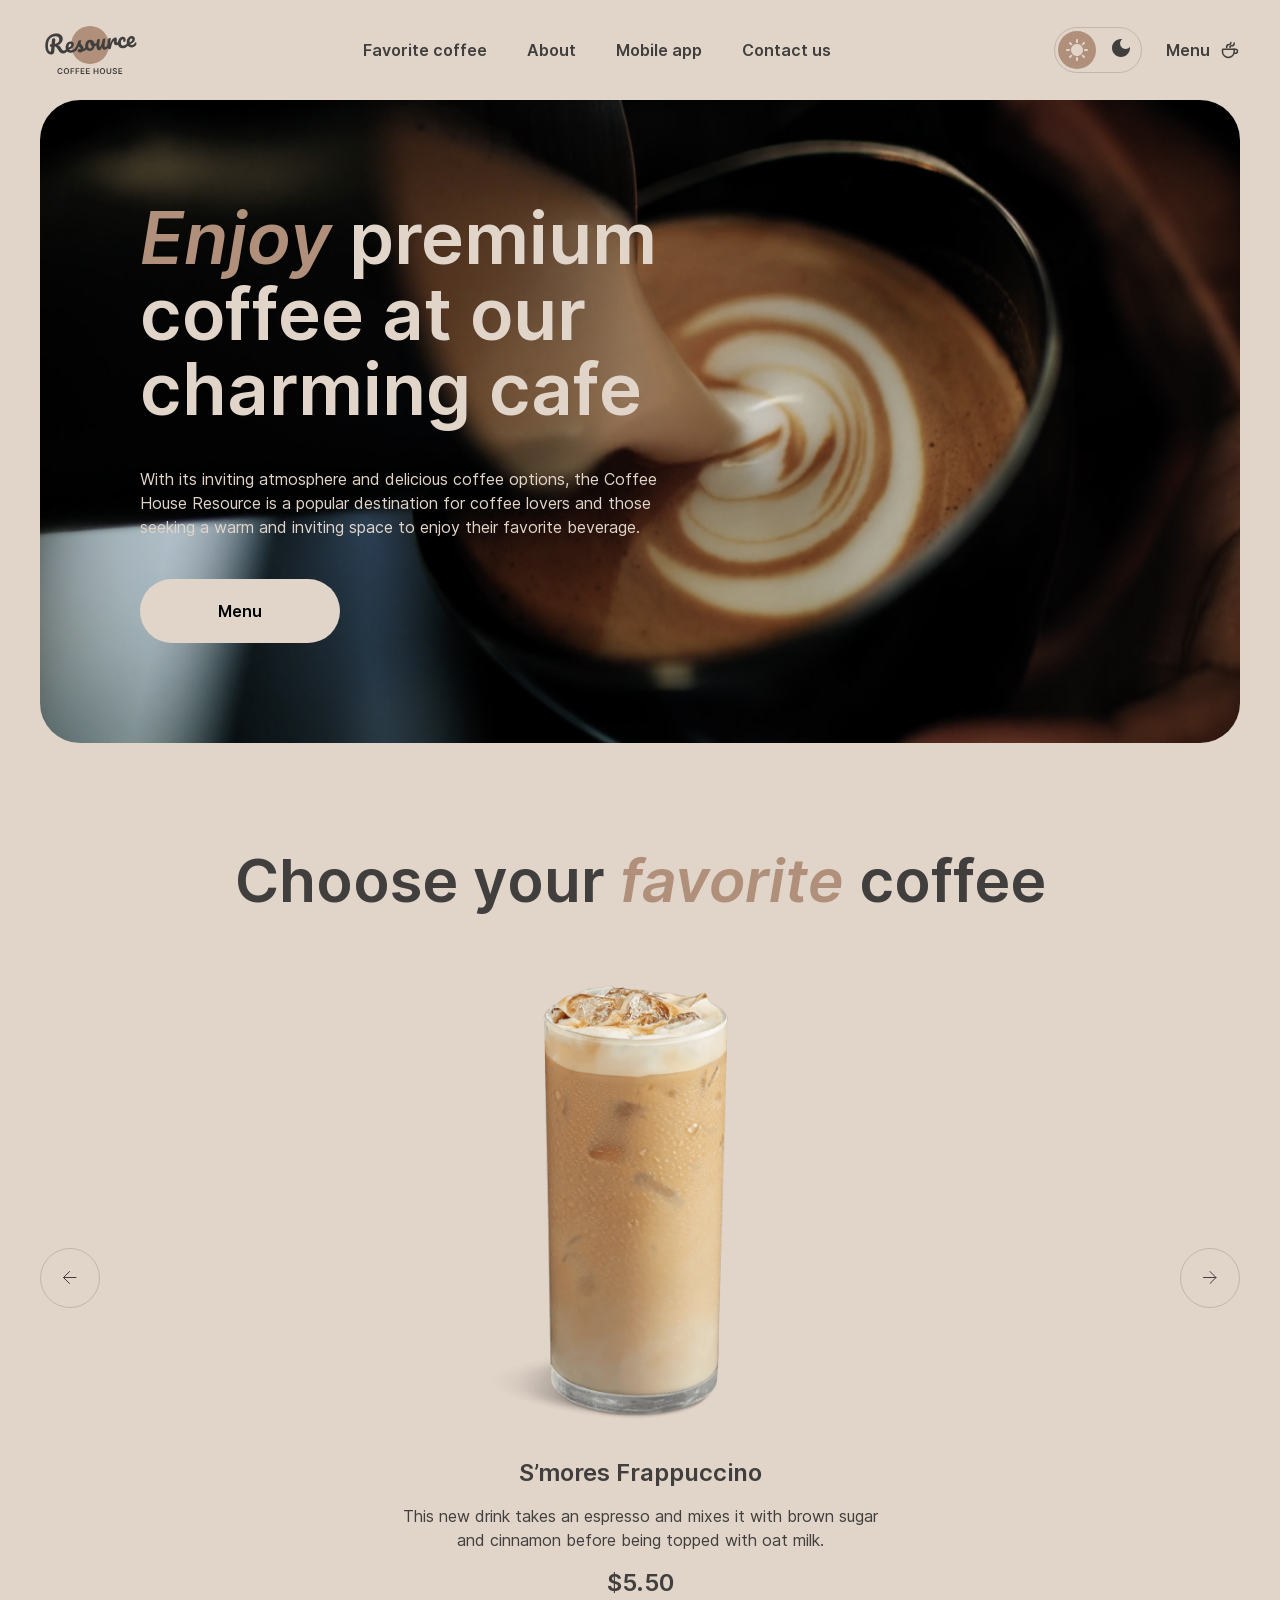
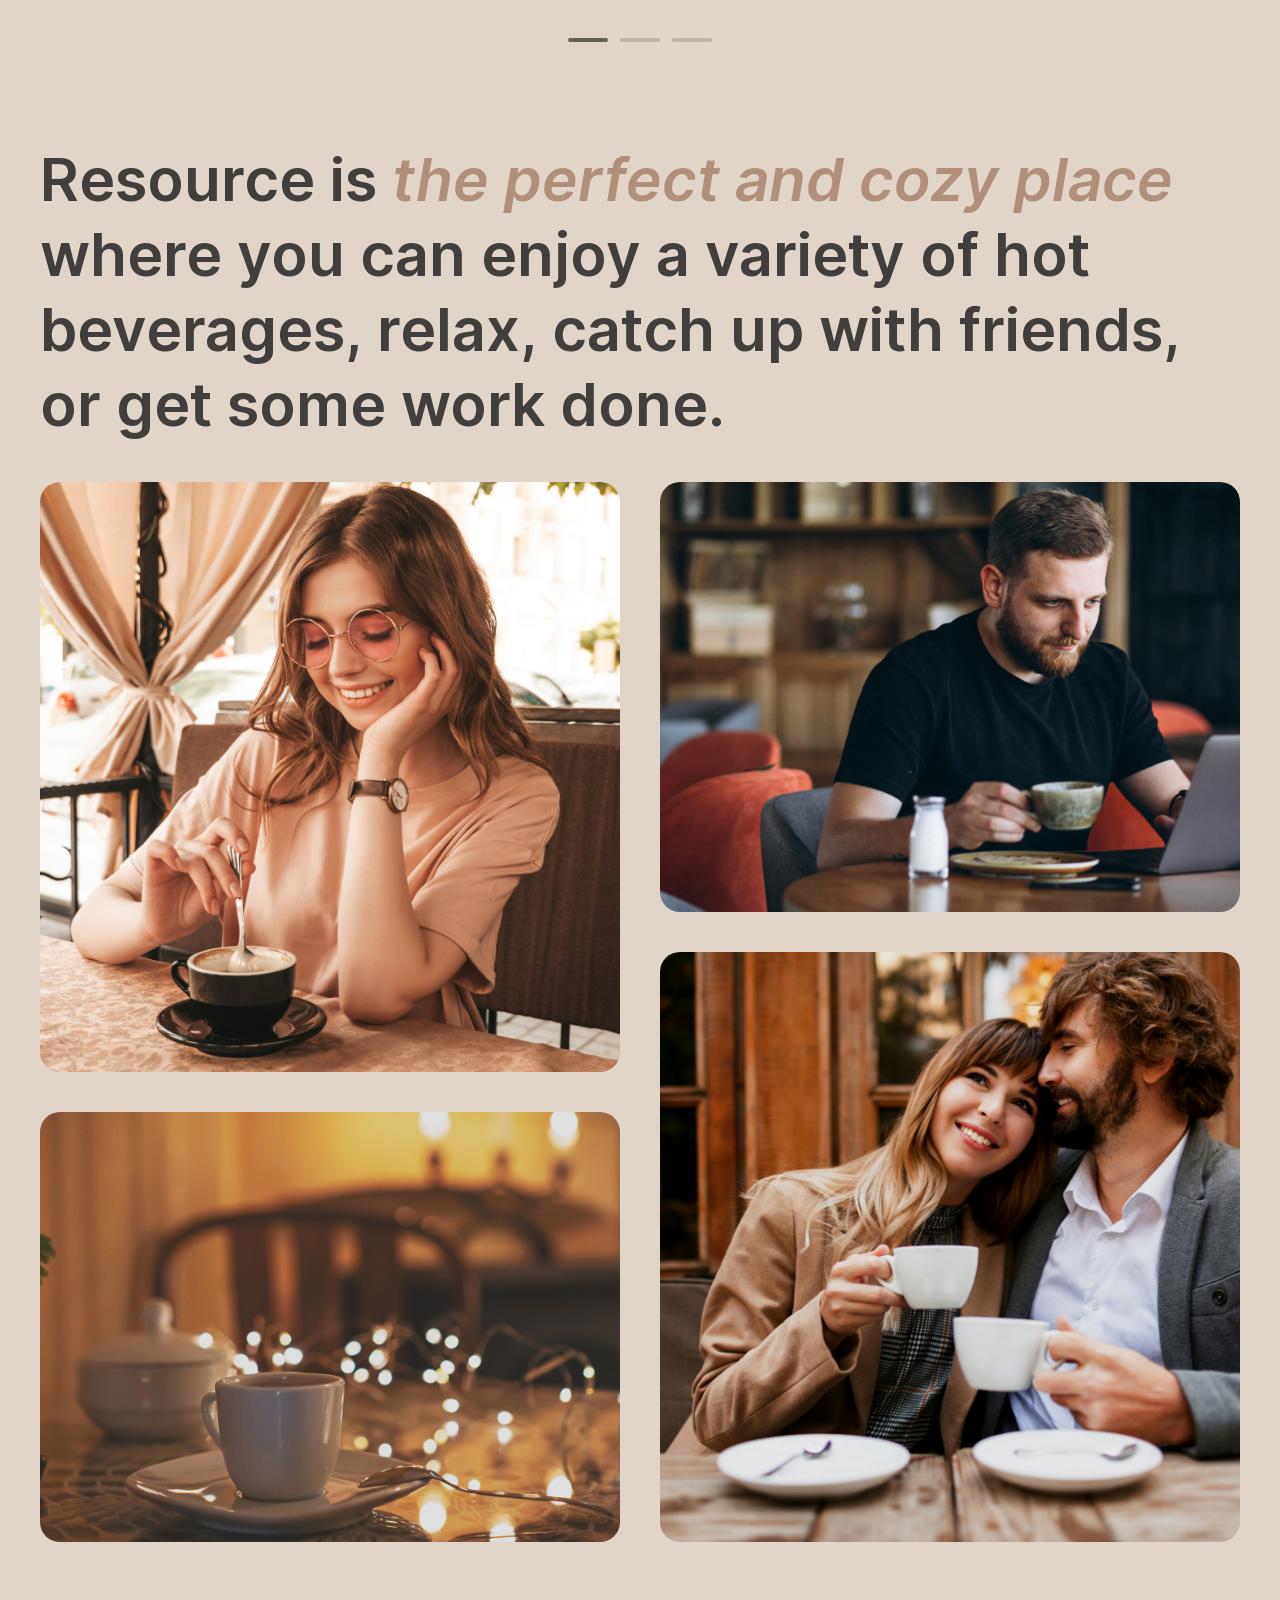
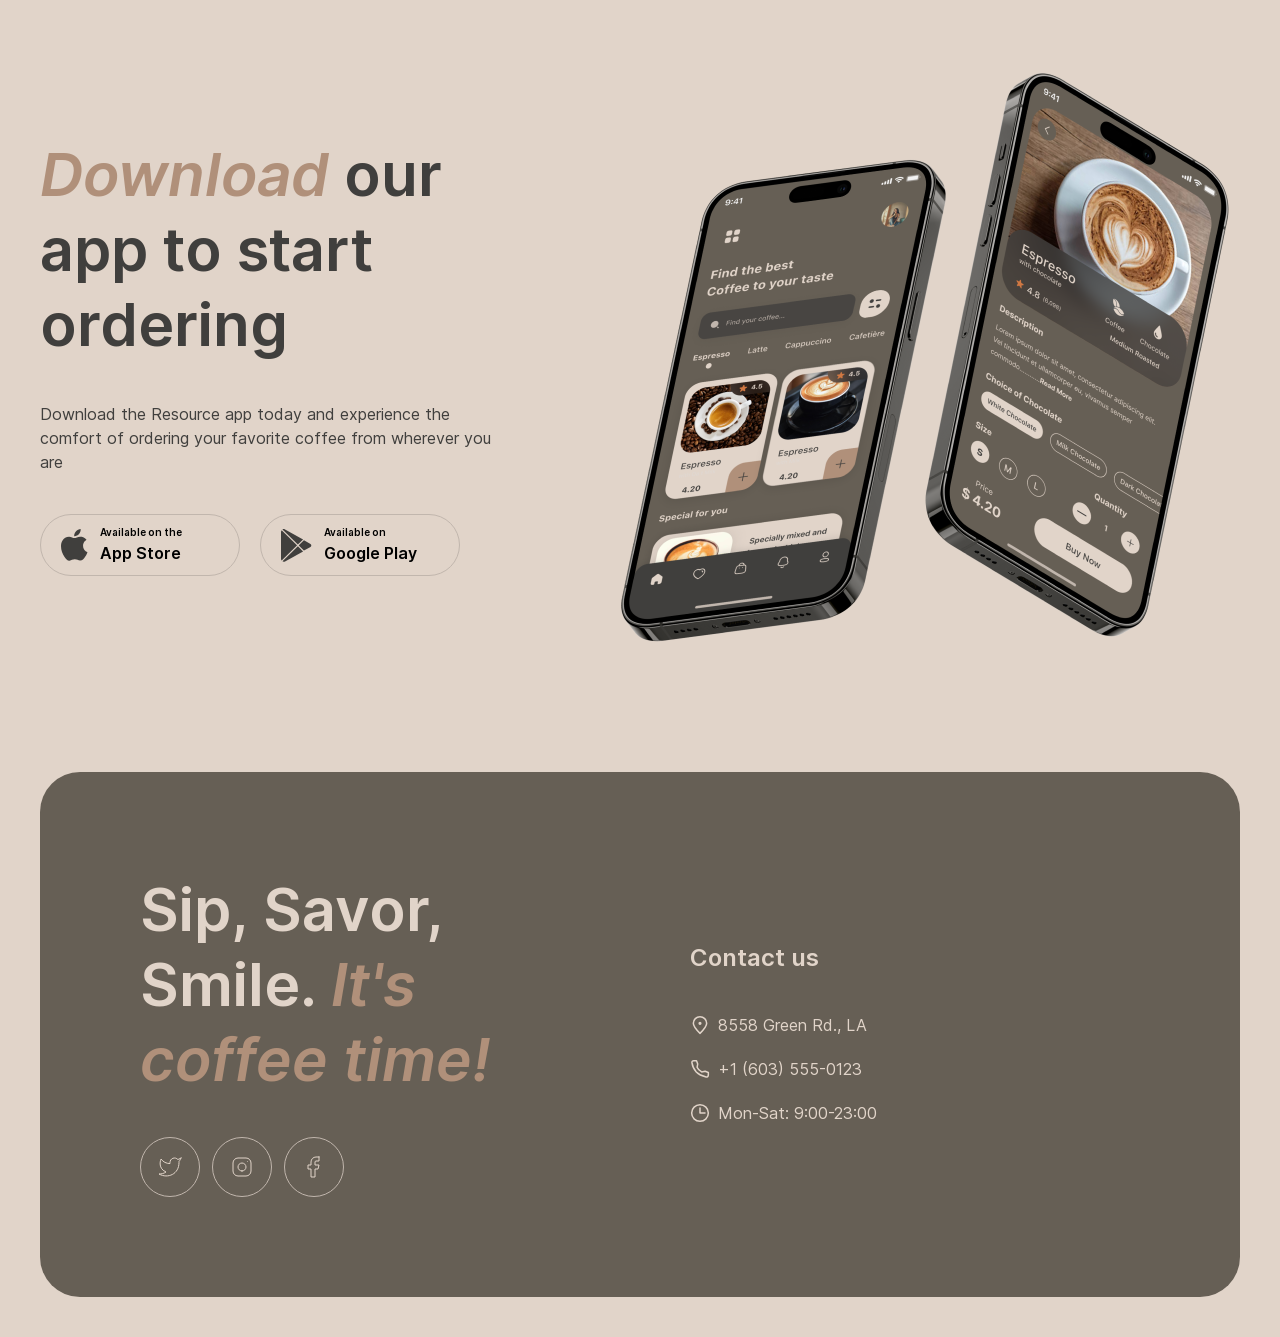
==== index.html @ 25a4ad90 "feat: add footer section" ====
<!doctype html>
<html lang="en">
  <head>
    <meta charset="UTF-8" />
    <meta name="viewport" content="width=device-width, initial-scale=1.0" />
    <title>Coffee Shop</title>

    <link rel="stylesheet" href="css/reset.css" />
    <link rel="stylesheet" href="css/variables.css" />
    <link rel="stylesheet" href="css/style.css" />
  </head>
  <body>
    <div class="wrapper">
      <header class="header">
        <a href="#" class="logo">
          <img src="./assets/images/logo.svg" alt="logo" />
        </a>
        <nav class="menu">
          <ul class="menu__list">
            <li class="menu__list-item">
              <a href="#" class="menu__list-link">Favorite coffee</a>
            </li>
            <li class="menu__list-item">
              <a href="#" class="menu__list-link">About</a>
            </li>
            <li class="menu__list-item">
              <a href="#" class="menu__list-link">Mobile app</a>
            </li>
            <li class="menu__list-item">
              <a href="#" class="menu__list-link">Contact us</a>
            </li>
          </ul>
        </nav>
        <div class="header__actions">
          <div class="theme-switch">
            <input class="theme-switch__input" type="radio" name="theme" id="theme-light" value="light" checked />
            <label class="theme-switch__label" for="theme-light">
              <svg class="theme-switch__icon theme-switch__icon--sun">
                <use href="./assets/icons/sprites.svg#sun-icon"></use>
              </svg>
            </label>

            <input class="theme-switch__input" type="radio" name="theme" id="theme-dark" value="dark" />
            <label class="theme-switch__label" for="theme-dark">
              <svg class="theme-switch__icon theme-switch__icon--moon">
                <use href="./assets/icons/sprites.svg#moon-icon"></use>
              </svg>
            </label>
          </div>
          <a href="#" class="header__menu-link">
            <span>Menu</span>
            <svg class="header__menu-icon">
              <use href="./assets/icons/sprites.svg#cup-icon"></use>
            </svg>
          </a>
        </div>
      </header>
      <main class="main">
        <section class="hero">
          <div class="hero__content">
            <h1 class="hero__title title"><span class="accent">Enjoy</span> premium coffee at our charming cafe</h1>
            <p class="hero__text">
              With its inviting atmosphere and delicious coffee options, the Coffee House Resource is a popular
              destination for coffee lovers and those seeking a warm and inviting space to enjoy their favorite
              beverage.
            </p>
            <button class="button hero__button">Menu</button>
          </div>
        </section>
        <section class="slider" id="favorite">
          <h2 class="slider__title title section-title">Choose your <span class="accent">favorite</span> coffee</h2>
          <div class="slider__container">
            <button class="button slider__arrow slider__arrow--prev" type="button" aria-label="Previous slide">
              <svg class="slider__arrow-icon">
                <use href="./assets/icons/sprites.svg#prev-button-icon"></use>
              </svg>
            </button>
            <div class="slider__content">
              <img src="./assets/images/coffee-slider-1.png" alt="slider image" class="slider__image" />
              <div class="slider__about">
                <h3 class="slider__about-title title">S’mores Frappuccino</h3>
                <p class="slider__about-description">
                  This new drink takes an espresso and mixes it with brown sugar and cinnamon before being topped with
                  oat milk.
                </p>
                <h3 class="slider__about-title slider__about-price title">$5.50</h3>
              </div>
            </div>
            <button class="button slider__arrow slider__arrow--next" type="button" aria-label="Next slide">
              <svg class="slider__arrow-icon">
                <use href="./assets/icons/sprites.svg#next-button-icon"></use>
              </svg>
            </button>
          </div>
          <div class="slider__pagination">
            <button
              class="button slider__indicator slider__indicator--active"
              type="button"
              aria-label="Slide 1"
            ></button>
            <button class="button slider__indicator" type="button" aria-label="Slide 2"></button>
            <button class="button slider__indicator" type="button" aria-label="Slide 3"></button>
          </div>
        </section>
        <section class="about" id="about">
          <h2 class="about__title title section-title">
            Resource is <span class="accent">the perfect and cozy place</span> where you can enjoy a variety of hot
            beverages, relax, catch up with friends, or get some work done.
          </h2>
          <div class="about__images">
            <img
              src="./assets/images/about-1.jpg"
              alt="A girl with a cup of coffee"
              class="about__image about__image--1"
            />
            <img
              src="./assets/images/about-2.jpg"
              alt="A cup of coffee with the lights"
              class="about__image about__image--2"
            />
            <img
              src="./assets/images/about-3.jpg"
              alt="A man with the cup of coffee working"
              class="about__image about__image--3"
            />
            <img
              src="./assets/images/about-4.jpg"
              alt="A couple with the coffee"
              class="about__image about__image--4"
            />
          </div>
        </section>
        <section class="mobile-app" id="mobile-app">
          <div class="mobile-app__content">
            <h2 class="mobile-app__title title section-title">
              <span class="accent">Download</span> our app to&nbsp;start ordering
            </h2>
            <p class="mobile-app__text">
              Download the Resource app today and experience the comfort of ordering your favorite coffee from wherever
              you are
            </p>
            <div class="mobile-app__downloads">
              <button class="button mobile-app__download mobile-app__download--apple" type="button">
                <svg class="mobile-app__icon mobile-app__icon--apple">
                  <use href="./assets/icons/sprites.svg#apple-icon"></use>
                </svg>
                <span class="mobile-app__label">
                  <span class="mobile-app__caption">Available on the</span>
                  <span>App Store</span>
                </span>
              </button>
              <button class="button mobile-app__download mobile-app__download--google" type="button">
                <svg class="mobile-app__icon mobile-app__icon--google">
                  <use href="./assets/icons/sprites.svg#google-play-icon"></use>
                </svg>
                <span class="mobile-app__label">
                  <span class="mobile-app__caption">Available on</span>
                  <span>Google Play</span>
                </span>
              </button>
            </div>
          </div>
          <img src="./assets/images/mobile-screens.png" alt="Example of our mobile app" class="mobile-app__image" />
        </section>
      </main>
      <footer class="footer" id="contact-us">
        <div class="footer__container">
          <div class="footer__slogan">
            <h2 class="footer__slogan-title title section-title">
              Sip, Savor, Smile. <span class="accent">It's coffee time!</span>
            </h2>
            <div class="footer__socials">
              <button class="button footer__social" type="button" aria-label="Twitter">
                <svg class="footer__social-icon">
                  <use href="./assets/icons/sprites.svg#twitter-icon"></use>
                </svg>
              </button>
              <button class="button footer__social" type="button" aria-label="Instagram">
                <svg class="footer__social-icon">
                  <use href="./assets/icons/sprites.svg#instagram-icon"></use>
                </svg>
              </button>
              <button class="button footer__social" type="button" aria-label="Facebook">
                <svg class="footer__social-icon">
                  <use href="./assets/icons/sprites.svg#facebook-icon"></use>
                </svg>
              </button>
            </div>
          </div>
          <div class="footer__contacts">
            <h3 class="footer__contacts-title title">Contact us</h3>
            <ul class="footer__list">
              <li class="footer__item">
                <svg class="footer__icon footer__icon--map">
                  <use href="./assets/icons/sprites.svg#map-icon"></use>
                </svg>
                <span>8558 Green Rd., LA</span>
              </li>
              <li class="footer__item">
                <svg class="footer__icon footer__icon--phone">
                  <use href="./assets/icons/sprites.svg#phone-icon"></use>
                </svg>
                <span>+1 (603) 555-0123</span>
              </li>
              <li class="footer__item">
                <svg class="footer__icon footer__icon--clock">
                  <use href="./assets/icons/sprites.svg#clock-icon"></use>
                </svg>
                <span>Mon-Sat: 9:00-23:00</span>
              </li>
            </ul>
          </div>
        </div>
      </footer>
    </div>
  </body>
</html>
---- css/variables.css ----
:root {
  color-scheme: light dark;
  --text-primary: light-dark(#403f3d, #e1d4c9);
  --text-inverse: light-dark(#e1d4c9, #e1d4c9);
  --text-accent: light-dark(#b0907a, #b0907a);
  --bg-page: light-dark(#e1d4c9, #292826);
  --bg-container: light-dark(#665f55, #403f3d);
  --bg-overlay: light-dark(#403f3dcc, #292826cc);
  --border-primary: light-dark(#c1b6ad, #665f55);
  --border-inverse: light-dark(#665f55, #c1b6ad);
}

[data-theme="light"] {
  color-scheme: light;
}

[data-theme="dark"] {
  color-scheme: dark;
}
---- css/style.css ----
@font-face {
  font-family: "Inter";
  src: url("../assets/fonts/Inter-Regular.woff2") format("woff2");
  font-weight: 400;
  font-style: normal;
  font-display: swap;
}

/* 2. Italic */
@font-face {
  font-family: "Inter";
  src: url("../assets/fonts/Inter-Italic.woff2") format("woff2");
  font-weight: 400;
  font-style: italic;
  font-display: swap;
}

/* 3. SemiBold */
@font-face {
  font-family: "Inter";
  src: url("../assets/fonts/Inter-SemiBold.woff2") format("woff2");
  font-weight: 600;
  /* 600 — это стандартное цифровое значение для SemiBold */
  font-style: normal;
  font-display: swap;
}

/* 4. SemiBold Italic */
@font-face {
  font-family: "Inter";
  src: url("../assets/fonts/Inter-SemiBoldItalic.woff2") format("woff2");
  font-weight: 600;
  font-style: italic;
  font-display: swap;
}

a {
  text-decoration: none;
  color: inherit;
}

ul,
ol {
  margin: 0;
  padding: 0;
  list-style: none;
}

body {
  font-family: "Inter", sans-serif;
  font-optical-sizing: auto;
  font-style: normal;
  font-weight: 400;
  line-height: 150%;
  color: var(--text-primary);
  background-color: #fff;
}

.wrapper {
  display: flex;
  flex-direction: column;
  max-inline-size: 1440px;
  min-block-size: 100dvh;
  margin: 0 auto;
  background-color: var(--bg-page);
}

.button {
  border: 0;
  border-radius: 100px;
  background-color: var(--bg-page);
  font: inherit;
  font-weight: 600;
  cursor: pointer;
  display: flex;
  align-items: center;
  justify-content: center;
}

.header {
  display: flex;
  align-items: center;
  gap: 24px;
  padding: 20px 40px;
  font-weight: 600;
}

.logo {
  flex-shrink: 0;
}

.logo img {
  width: 100px;
  height: 60px;
}

.menu {
  margin: 0 auto;
}

.menu__list {
  display: flex;
  gap: 40px;
}

.menu__list-link {
  transition: color 0.2s ease;
}

.header__actions {
  display: flex;
  align-items: center;
  gap: 24px;
}

.theme-switch {
  display: flex;
  gap: 8px;
  padding: 3px;
  border: 1px solid var(--border-primary);
  border-radius: 100px;
}

.theme-switch__input {
  position: absolute;
  width: 1px;
  height: 1px;
  margin: -1px;
  overflow: hidden;
  clip: rect(0 0 0 0);
  white-space: nowrap;
}

.theme-switch__label {
  display: flex;
  padding: 8px;
  border-radius: 100px;
  cursor: pointer;
}

.theme-switch__input:checked + .theme-switch__label {
  background-color: var(--text-accent);
}

.theme-switch__icon--sun {
  width: 22px;
  height: 22px;
  fill: var(--text-inverse);
}

.theme-switch__icon--moon {
  width: 18px;
  height: 18px;
  fill: var(--text-primary);
}

.header__menu-link {
  display: flex;
  align-items: center;
  gap: 10px;
  color: inherit;
}

.header__menu-icon {
  width: 20px;
  height: 20px;
  fill: none;
  stroke: var(--text-primary);
}

.main {
  padding: 0 40px;
  display: flex;
  flex-direction: column;
  gap: 100px;
}

.hero {
  background-image: url("../assets/images/hero.jpg");
  background-position: center;
  background-size: 100% 100%;
  color: var(--text-inverse);
  border-radius: 40px;
}

.hero__content {
  inline-size: 530px;
  display: flex;
  flex-direction: column;
  gap: 40px;
  margin: 100px;
}

.hero__title {
  line-height: 105%;
  font-size: 72px;
}

.hero__button {
  align-self: flex-start;
  padding: 20px 78px;
}

.title {
  font-weight: 600;
}

.title .accent {
  font-style: italic;
  color: var(--text-accent);
}

.section-title {
  line-height: 125%;
  font-size: 60px;
}

.slider {
  display: flex;
  flex-direction: column;
  align-items: center;
  gap: 40px;
}

.slider__title {
  text-align: center;
}

.slider__container {
  display: flex;
  align-items: center;
  align-self: stretch;
}

.slider__content {
  inline-size: 480px;
  margin: 0 auto;
  display: flex;
  flex-direction: column;
  align-items: center;
  gap: 20px;
}

.slider__image {
  inline-size: 100%;
}

.slider__about {
  display: flex;
  flex-direction: column;
  align-items: center;
  gap: 16px;
}

.slider__about-title {
  line-height: 125%;
  font-size: 24px;
}

.slider__about-description {
  text-align: center;
}

.slider__pagination {
  display: flex;
  gap: 12px;
}

.slider__arrow {
  inline-size: 60px;
  block-size: 60px;
  border: 1px solid var(--border-primary);
  padding: 0;
}

.slider__arrow-icon {
  inline-size: 14px;
  block-size: 13px;
  fill: none;
  stroke: var(--text-primary);
}

.slider__indicator {
  inline-size: 40px;
  block-size: 4px;
  padding: 0;
  background-color: var(--border-primary);
}

.slider__indicator--active {
  background-color: var(--border-inverse);
}

.about {
  display: flex;
  flex-direction: column;
  align-items: center;
  gap: 40px;
}

.about__images {
  inline-size: 100%;
  display: grid;
  grid-template-columns: 1fr 1fr;
  grid-template-rows: 430px 120px 430px;
  gap: 40px;
  grid-template-areas:
    "img1 img3"
    "img1 img4"
    "img2 img4";
}

.about__image {
  inline-size: 100%;
  block-size: 100%;
  object-fit: cover;
  border-radius: 20px;
  object-position: center;
}

.about__image--1 {
  grid-area: img1;
}

.about__image--2 {
  grid-area: img2;
}

.about__image--3 {
  grid-area: img3;
}

.about__image--4 {
  grid-area: img4;
}

.mobile-app {
  display: flex;
  justify-content: space-between;
  gap: 100px;
  align-items: center;
}

.mobile-app__content {
  display: flex;
  flex-direction: column;
  gap: 40px;
}

.mobile-app__downloads {
  display: flex;
  gap: 20px;
}

.mobile-app__download {
  border: 1px solid var(--border-primary);
  padding: 10px 20px;
  inline-size: 200px;
  justify-content: flex-start;
  gap: 12px;
}

.mobile-app__label {
  display: flex;
  flex-direction: column;
  gap: 2px;
  align-items: flex-start;
}

.mobile-app__icon--apple {
  inline-size: 27px;
  block-size: 32px;
  fill: var(--text-primary);
}

.mobile-app__icon--google {
  inline-size: 31px;
  block-size: 33px;
  fill: var(--text-primary);
}

.mobile-app__caption {
  font-size: 10px;
  line-height: 140%;
}

.mobile-app__image {
  inline-size: 100%;
  max-inline-size: 630px;
  block-size: 100%;
}

.footer {
  padding: 100px 40px 40px;
  color: var(--text-inverse);
}

.footer__container {
  background-color: var(--bg-container);
  border-radius: 40px;
  padding: 100px;
  display: grid;
  grid-template-columns: 1fr 1fr;
  gap: 100px;
  align-items: center;
}

.footer__slogan,
.footer__contacts {
  display: flex;
  flex-direction: column;
  gap: 40px;
}

.footer__socials {
  display: flex;
  gap: 12px;
}

.footer__social {
  inline-size: 60px;
  block-size: 60px;
  padding: 0;
  background-color: var(--bg-container);
  border: 1px solid var(--border-primary);
}

.footer__social-icon {
  inline-size: 24px;
  block-size: 24px;
  fill: none;
  stroke: var(--text-inverse);
}

.footer__contacts-title {
  line-height: 125%;
  font-size: 24px;
}

.footer__list {
  display: flex;
  flex-direction: column;
  gap: 20px;
}

.footer__item {
  display: flex;
  gap: 8px;
  align-items: center;
}

.footer__icon {
  inline-size: 20px;
  block-size: 20px;
  fill: none;
  stroke: var(--text-inverse);
}

.footer__icon--map {
  fill: var(--text-inverse);
}
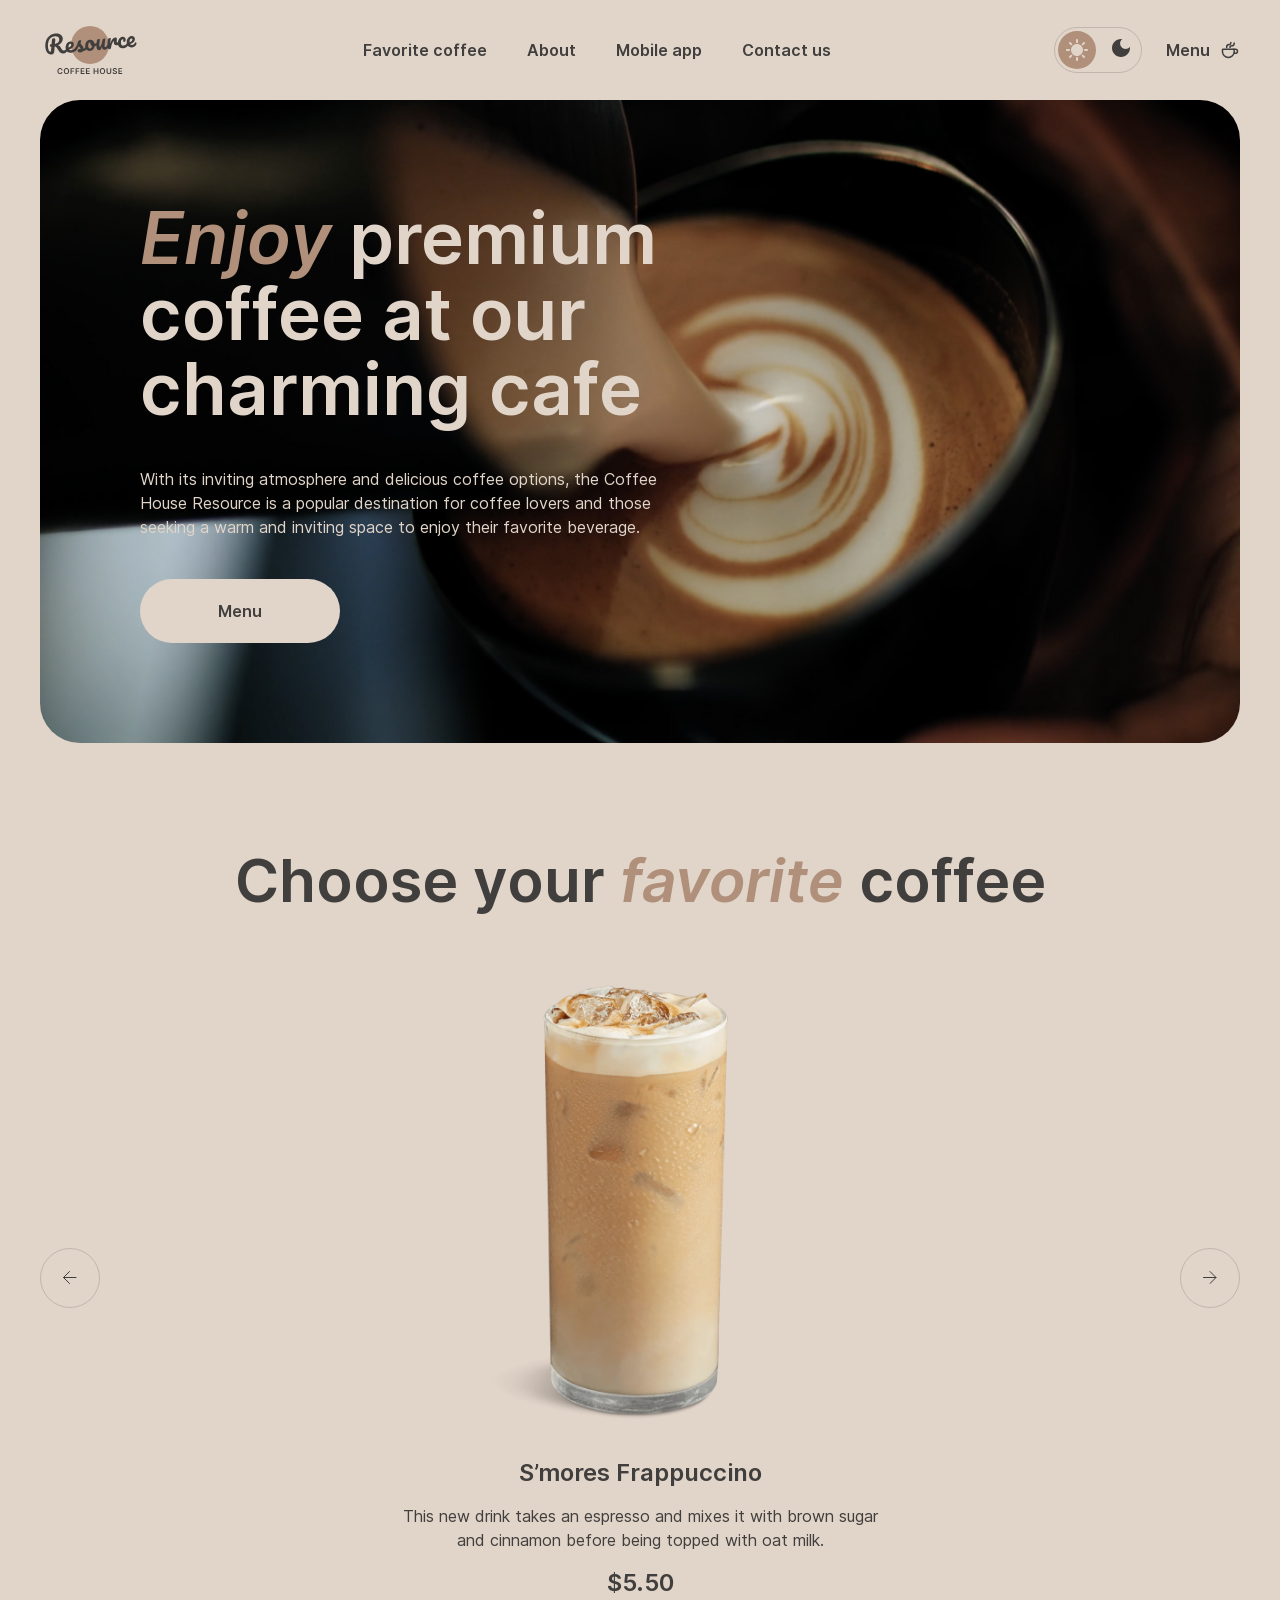
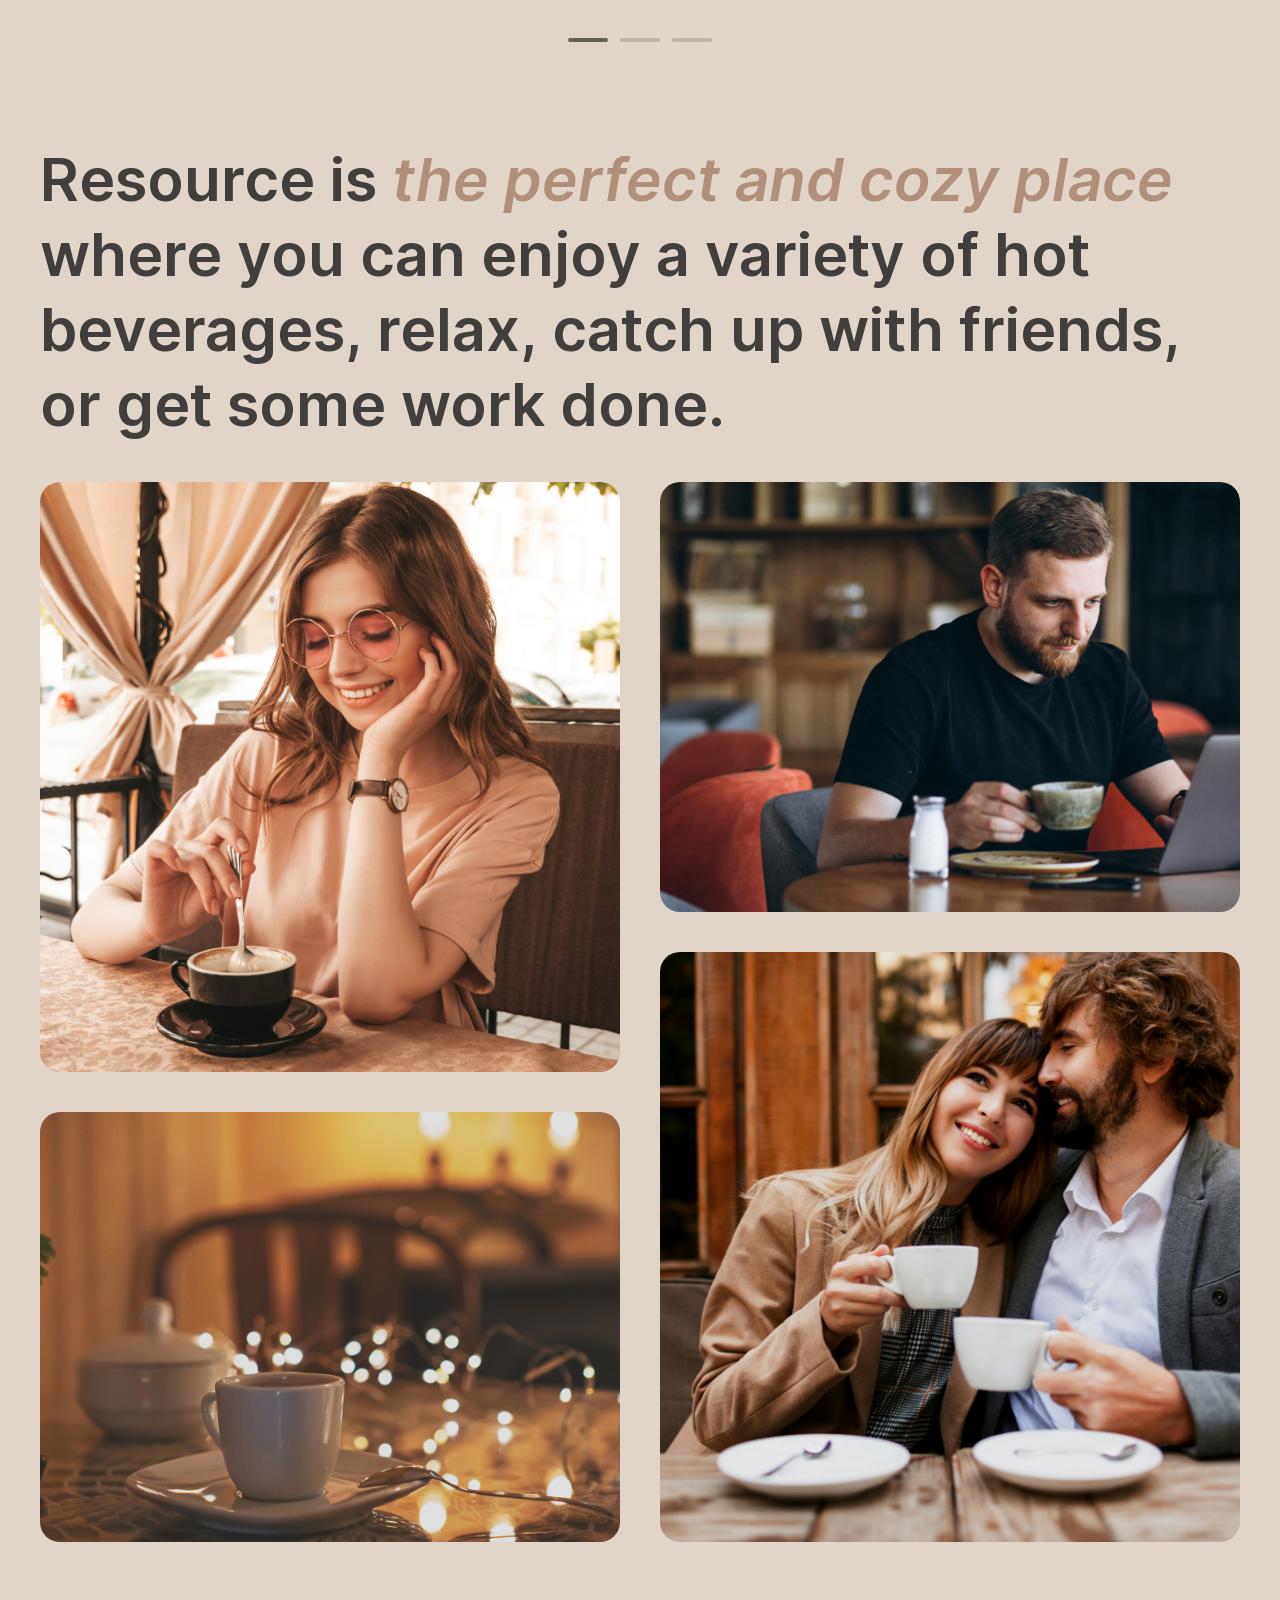
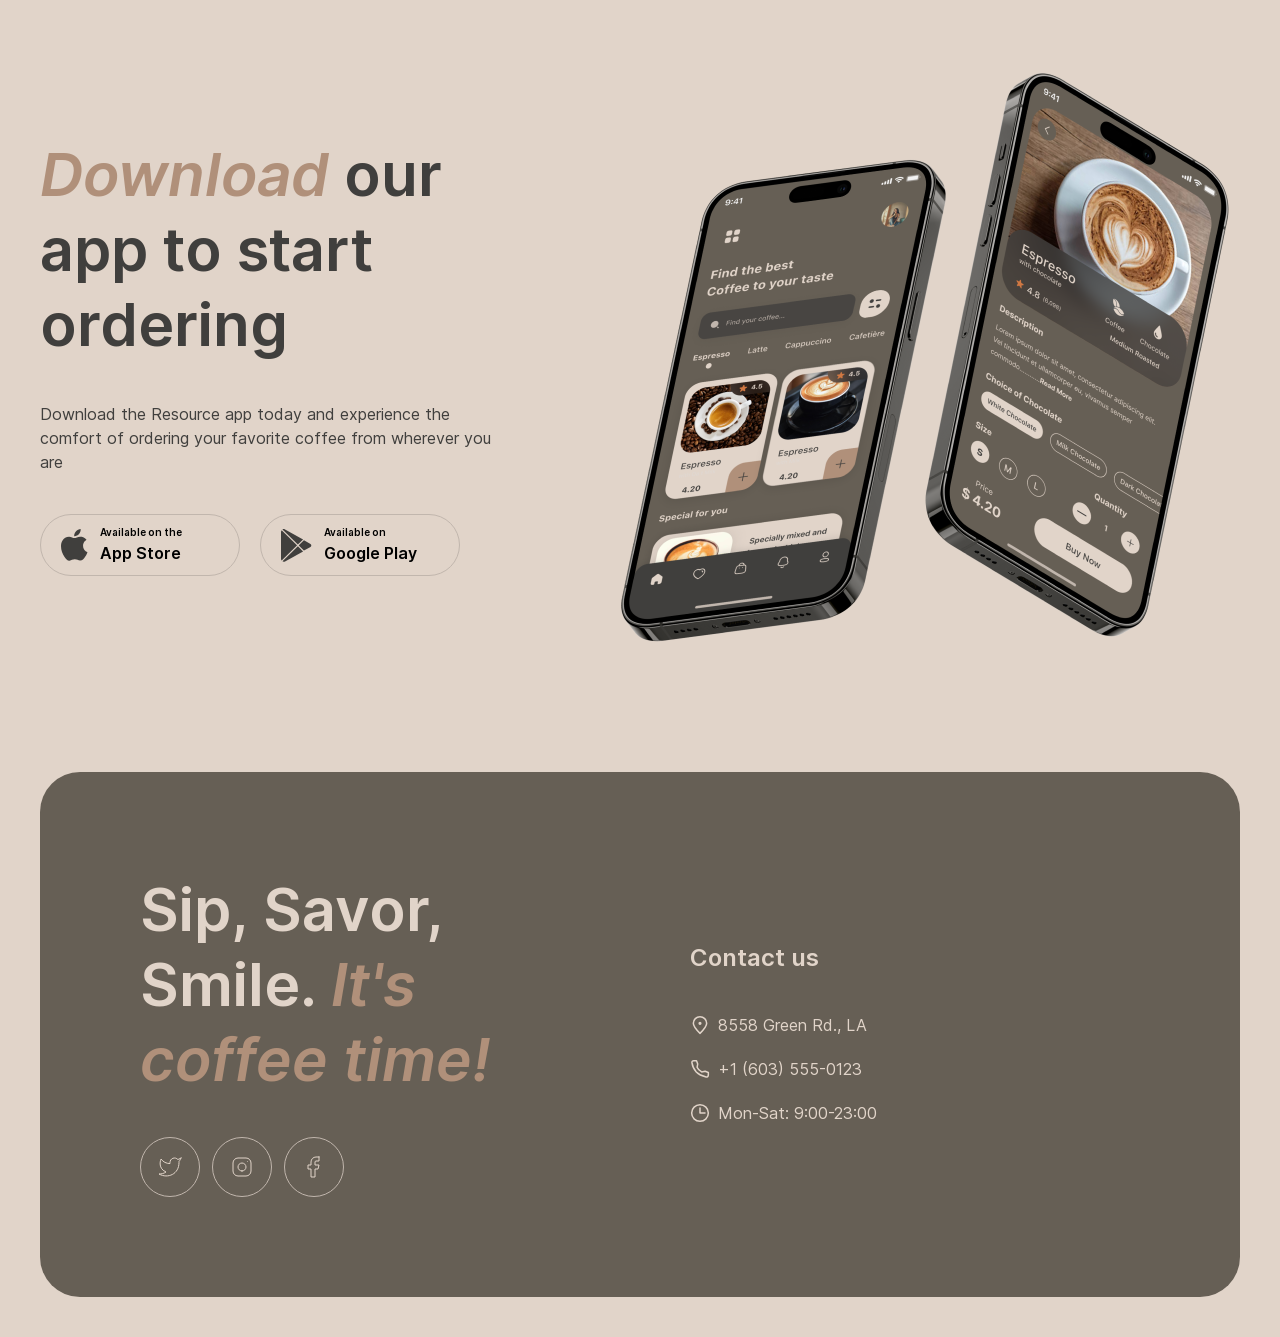
==== commit d7693723: "feat: add menu page" ====
--- a/index.html
+++ b/index.html
@@ -12,22 +12,22 @@
   <body>
     <div class="wrapper">
       <header class="header">
-        <a href="#" class="logo">
+        <a href="index.html" class="logo">
           <img src="./assets/images/logo.svg" alt="logo" />
         </a>
         <nav class="menu">
           <ul class="menu__list">
             <li class="menu__list-item">
-              <a href="#" class="menu__list-link">Favorite coffee</a>
-            </li>
-            <li class="menu__list-item">
-              <a href="#" class="menu__list-link">About</a>
-            </li>
-            <li class="menu__list-item">
-              <a href="#" class="menu__list-link">Mobile app</a>
-            </li>
-            <li class="menu__list-item">
-              <a href="#" class="menu__list-link">Contact us</a>
+              <a href="index.html#favorite" class="menu__list-link">Favorite coffee</a>
+            </li>
+            <li class="menu__list-item">
+              <a href="index.html#about" class="menu__list-link">About</a>
+            </li>
+            <li class="menu__list-item">
+              <a href="index.html#mobile-app" class="menu__list-link">Mobile app</a>
+            </li>
+            <li class="menu__list-item">
+              <a href="index.html#contact-us" class="menu__list-link">Contact us</a>
             </li>
           </ul>
         </nav>
@@ -47,7 +47,7 @@
               </svg>
             </label>
           </div>
-          <a href="#" class="header__menu-link">
+          <a href="menu.html" class="header__menu-link">
             <span>Menu</span>
             <svg class="header__menu-icon">
               <use href="./assets/icons/sprites.svg#cup-icon"></use>
@@ -64,7 +64,12 @@
               destination for coffee lovers and those seeking a warm and inviting space to enjoy their favorite
               beverage.
             </p>
-            <button class="button hero__button">Menu</button>
+            <a href="menu.html" class="button hero__button">
+              <span>Menu</span>
+              <svg class="hero__button-icon">
+                <use href="./assets/icons/sprites.svg#cup-icon"></use>
+              </svg>
+            </a>
           </div>
         </section>
         <section class="slider" id="favorite">
@@ -191,16 +196,20 @@
             <h3 class="footer__contacts-title title">Contact us</h3>
             <ul class="footer__list">
               <li class="footer__item">
-                <svg class="footer__icon footer__icon--map">
-                  <use href="./assets/icons/sprites.svg#map-icon"></use>
-                </svg>
-                <span>8558 Green Rd., LA</span>
+                <a class="footer__link" href="#">
+                  <svg class="footer__icon footer__icon--map">
+                    <use href="./assets/icons/sprites.svg#map-icon"></use>
+                  </svg>
+                  <span>8558 Green Rd., LA</span>
+                </a>
               </li>
               <li class="footer__item">
-                <svg class="footer__icon footer__icon--phone">
-                  <use href="./assets/icons/sprites.svg#phone-icon"></use>
-                </svg>
-                <span>+1 (603) 555-0123</span>
+                <a class="footer__link" href="tel:+16035550123">
+                  <svg class="footer__icon footer__icon--phone">
+                    <use href="./assets/icons/sprites.svg#phone-icon"></use>
+                  </svg>
+                  <span>+1 (603) 555-0123</span>
+                </a>
               </li>
               <li class="footer__item">
                 <svg class="footer__icon footer__icon--clock">
--- a/css/style.css
+++ b/css/style.css
@@ -46,6 +46,10 @@
   list-style: none;
 }
 
+html {
+  scroll-behavior: smooth;
+}
+
 body {
   font-family: "Inter", sans-serif;
   font-optical-sizing: auto;
@@ -104,7 +108,23 @@
 }
 
 .menu__list-link {
-  transition: color 0.2s ease;
+  position: relative;
+  display: inline-block;
+}
+
+.menu__list-link::after {
+  content: "";
+  position: absolute;
+  inset-inline: 0;
+  inset-block-end: -4px;
+  block-size: 2px;
+  background-color: currentColor;
+  opacity: 0;
+  transition: opacity 0.3s ease;
+}
+
+.menu__list-link:hover::after {
+  opacity: 1;
 }
 
 .header__actions {
@@ -155,10 +175,26 @@
 }
 
 .header__menu-link {
+  position: relative;
   display: flex;
   align-items: center;
   gap: 10px;
   color: inherit;
+}
+
+.header__menu-link::after {
+  content: "";
+  position: absolute;
+  inset-inline: 0;
+  inset-block-end: -4px;
+  block-size: 2px;
+  background-color: currentColor;
+  opacity: 0;
+  transition: opacity 0.3s ease;
+}
+
+.header__menu-link:hover::after {
+  opacity: 1;
 }
 
 .header__menu-icon {
@@ -198,7 +234,22 @@
 
 .hero__button {
   align-self: flex-start;
-  padding: 20px 78px;
+  inline-size: 200px;
+  gap: 8px;
+  padding: 20px 0;
+  color: var(--text-primary);
+}
+
+.hero__button-icon {
+  display: none;
+  inline-size: 20px;
+  block-size: 20px;
+  fill: none;
+  stroke: var(--text-primary);
+}
+
+.hero__button:hover .hero__button-icon {
+  display: block;
 }
 
 .title {
@@ -271,6 +322,12 @@
   block-size: 60px;
   border: 1px solid var(--border-primary);
   padding: 0;
+  transition: background-color 0.3s ease, border-color 0.3s ease;
+}
+
+.slider__arrow:hover {
+  background-color: var(--bg-container);
+  border-color: transparent;
 }
 
 .slider__arrow-icon {
@@ -278,6 +335,11 @@
   block-size: 13px;
   fill: none;
   stroke: var(--text-primary);
+  transition: stroke 0.3s ease;
+}
+
+.slider__arrow:hover .slider__arrow-icon {
+  stroke: var(--text-inverse);
 }
 
 .slider__indicator {
@@ -358,6 +420,13 @@
   inline-size: 200px;
   justify-content: flex-start;
   gap: 12px;
+  transition: background-color 0.3s ease, border-color 0.3s ease, color 0.3s ease;
+}
+
+.mobile-app__download:hover {
+  background-color: var(--bg-container);
+  border-color: transparent;
+  color: var(--text-inverse);
 }
 
 .mobile-app__label {
@@ -371,12 +440,19 @@
   inline-size: 27px;
   block-size: 32px;
   fill: var(--text-primary);
+  transition: fill 0.3s ease;
 }
 
 .mobile-app__icon--google {
   inline-size: 31px;
   block-size: 33px;
   fill: var(--text-primary);
+  transition: fill 0.3s ease;
+}
+
+.mobile-app__download:hover .mobile-app__icon--apple,
+.mobile-app__download:hover .mobile-app__icon--google {
+  fill: var(--text-inverse);
 }
 
 .mobile-app__caption {
@@ -423,6 +499,12 @@
   padding: 0;
   background-color: var(--bg-container);
   border: 1px solid var(--border-primary);
+  transition: background-color 0.3s ease, border-color 0.3s ease;
+}
+
+.footer__social:hover {
+  background-color: var(--text-inverse);
+  border-color: transparent;
 }
 
 .footer__social-icon {
@@ -430,6 +512,11 @@
   block-size: 24px;
   fill: none;
   stroke: var(--text-inverse);
+  transition: stroke 0.3s ease;
+}
+
+.footer__social:hover .footer__social-icon {
+  stroke: var(--text-primary);
 }
 
 .footer__contacts-title {
@@ -447,6 +534,28 @@
   display: flex;
   gap: 8px;
   align-items: center;
+}
+
+.footer__link {
+  position: relative;
+  display: flex;
+  gap: 8px;
+  align-items: center;
+}
+
+.footer__link::after {
+  content: "";
+  position: absolute;
+  inset-inline: 0;
+  inset-block-end: -4px;
+  block-size: 2px;
+  background-color: currentColor;
+  opacity: 0;
+  transition: opacity 0.3s ease;
+}
+
+.footer__link:hover::after {
+  opacity: 1;
 }
 
 .footer__icon {
@@ -459,3 +568,105 @@
 .footer__icon--map {
   fill: var(--text-inverse);
 }
+
+.catalogue {
+  display: flex;
+  flex-direction: column;
+  gap: 40px;
+  align-items: center;
+}
+
+.catalogue__title {
+  max-width: 800px;
+  text-align: center;
+}
+
+.catalogue__filters {
+  display: flex;
+  gap: 16px;
+}
+
+.catalogue__filter {
+  gap: 8px;
+  padding: 8px 16px 8px 8px;
+  border: 1px solid var(--border-primary);
+  background-color: transparent;
+  color: var(--text-primary);
+  font-size: 16px;
+  line-height: 150%;
+  transition: background-color 0.3s ease, border-color 0.3s ease, color 0.3s ease;
+}
+
+.catalogue__filter:hover,
+.catalogue__filter--active {
+  background-color: var(--bg-container);
+  border-color: transparent;
+  color: var(--text-inverse);
+}
+
+.catalogue__filter-icon {
+  display: flex;
+  align-items: center;
+  justify-content: center;
+  inline-size: 30px;
+  block-size: 30px;
+  border-radius: 100px;
+  background-color: var(--border-primary);
+  font-size: 16px;
+  line-height: 150%;
+  transition: background-color 0.3s ease;
+}
+
+.catalogue__filter:hover .catalogue__filter-icon,
+.catalogue__filter--active .catalogue__filter-icon {
+  background-color: var(--text-inverse);
+}
+
+.catalogue__cards {
+  inline-size: 100%;
+  display: grid;
+  grid-template-columns: repeat(4, 1fr);
+  gap: 40px;
+}
+
+.catalogue__card {
+  display: flex;
+  flex-direction: column;
+  block-size: 506px;
+  border: 1px solid var(--border-primary);
+  border-radius: 40px;
+  overflow: hidden;
+}
+
+.catalogue__image {
+  inline-size: 100%;
+  block-size: 310px;
+  object-fit: cover;
+  border-radius: 40px;
+}
+
+.catalogue__info {
+  flex: 1;
+  display: flex;
+  flex-direction: column;
+  gap: 12px;
+  padding: 20px;
+}
+
+.catalogue__name {
+  font-size: 24px;
+  line-height: 125%;
+  font-weight: 600;
+}
+
+.catalogue__description {
+  font-size: 16px;
+  line-height: 150%;
+}
+
+.catalogue__price {
+  margin-block-start: auto;
+  font-size: 24px;
+  line-height: 125%;
+  font-weight: 600;
+}
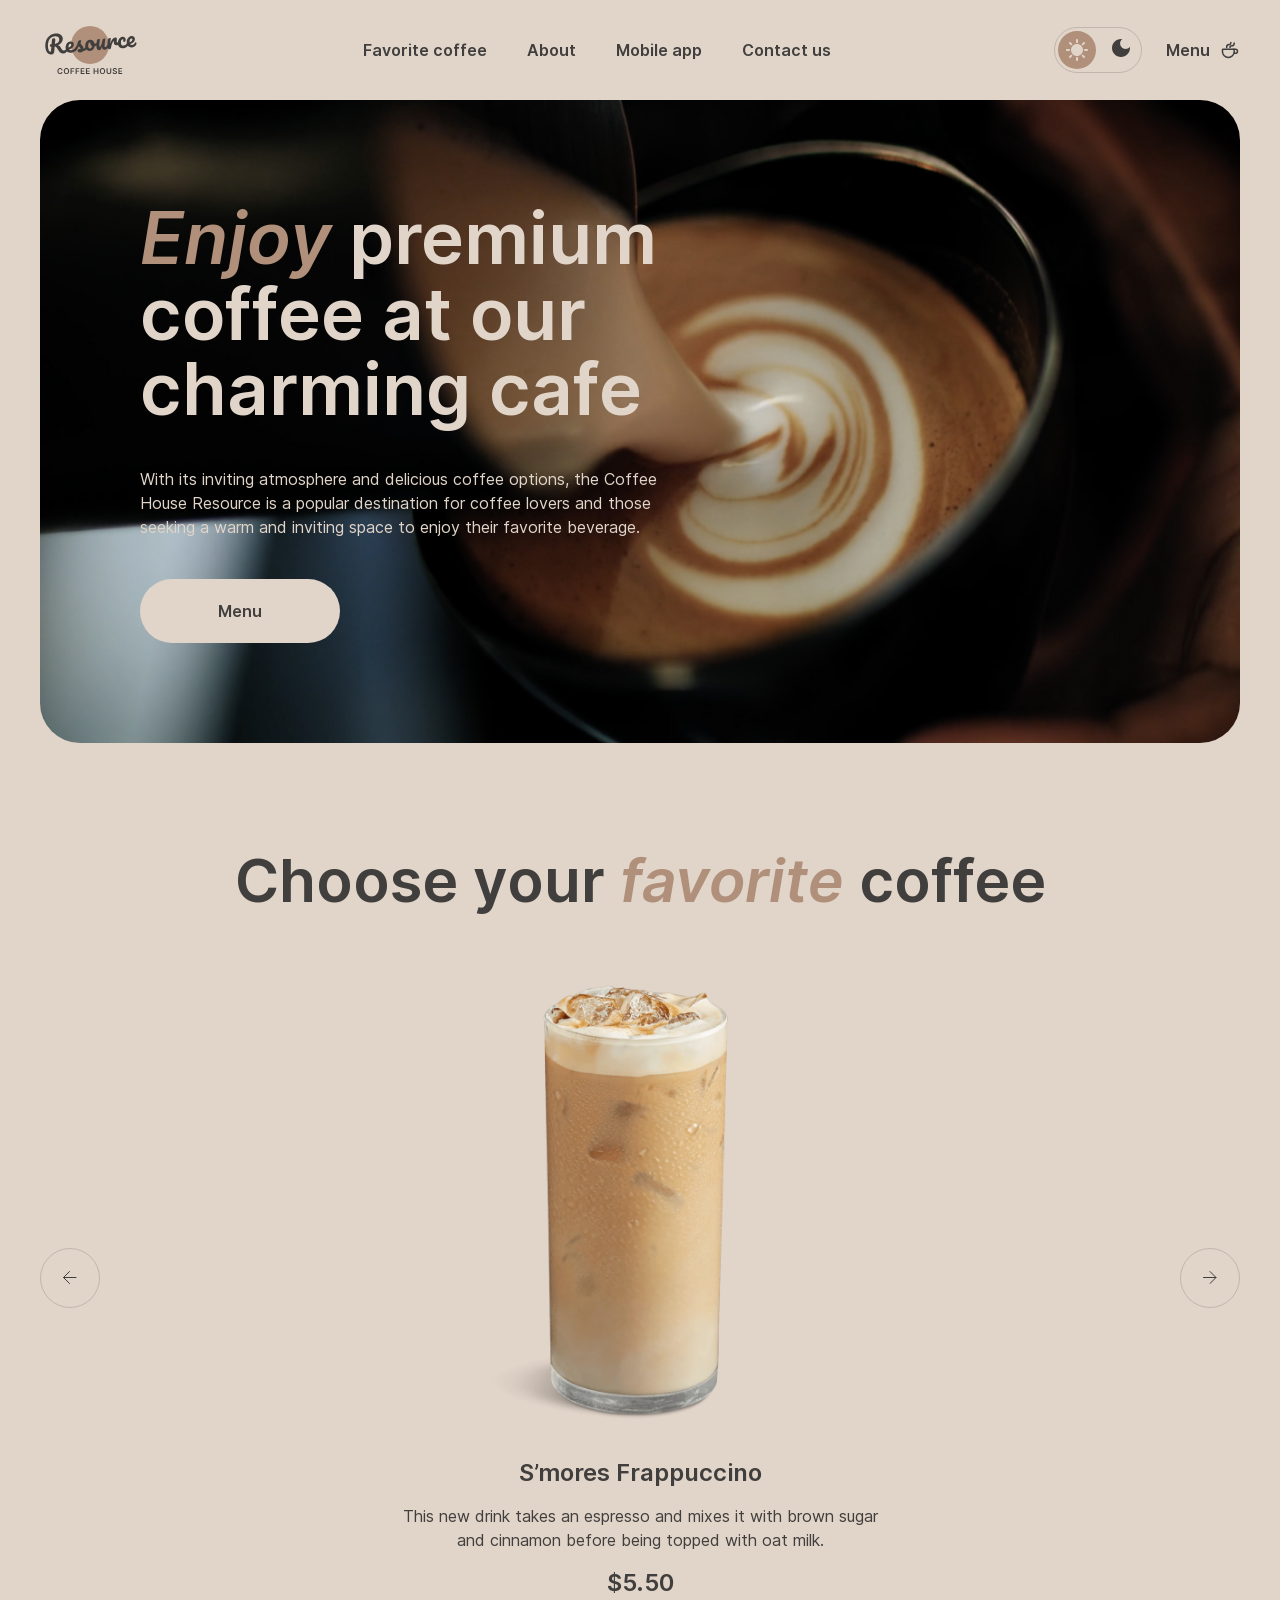
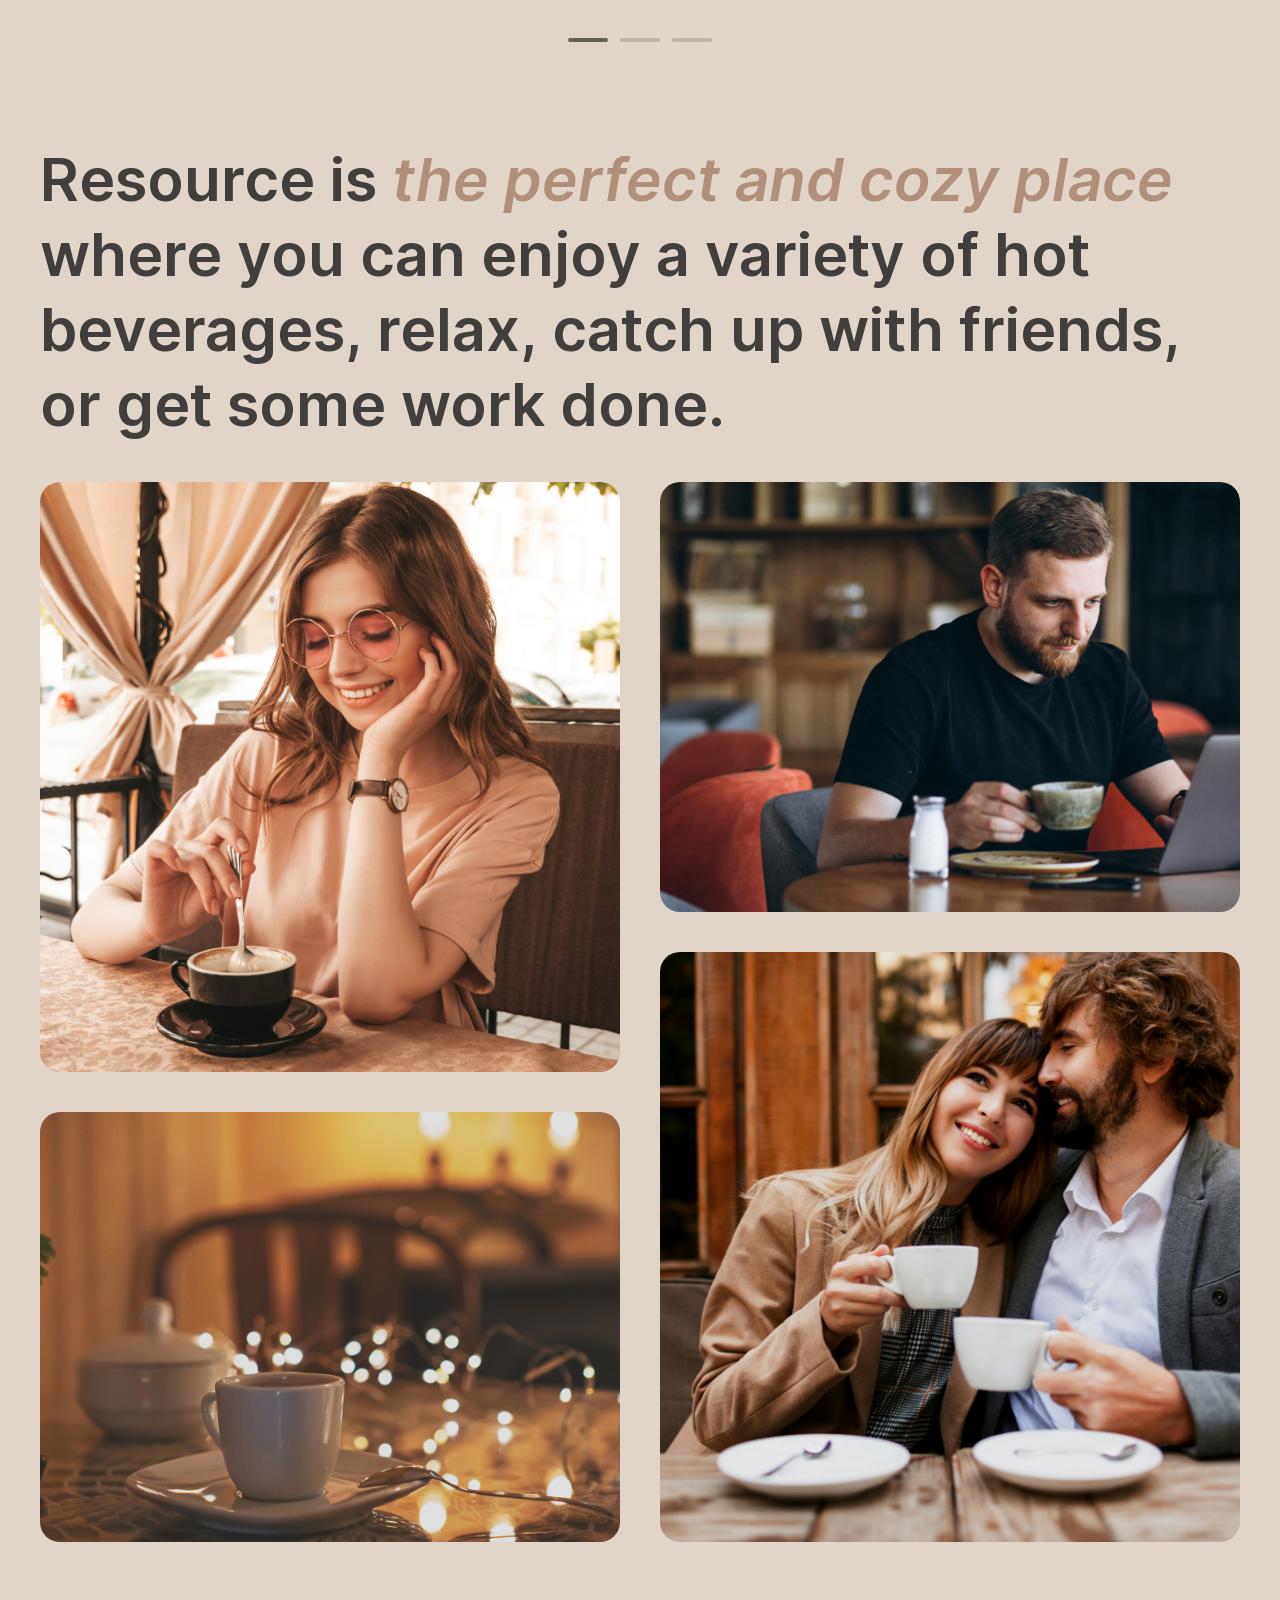
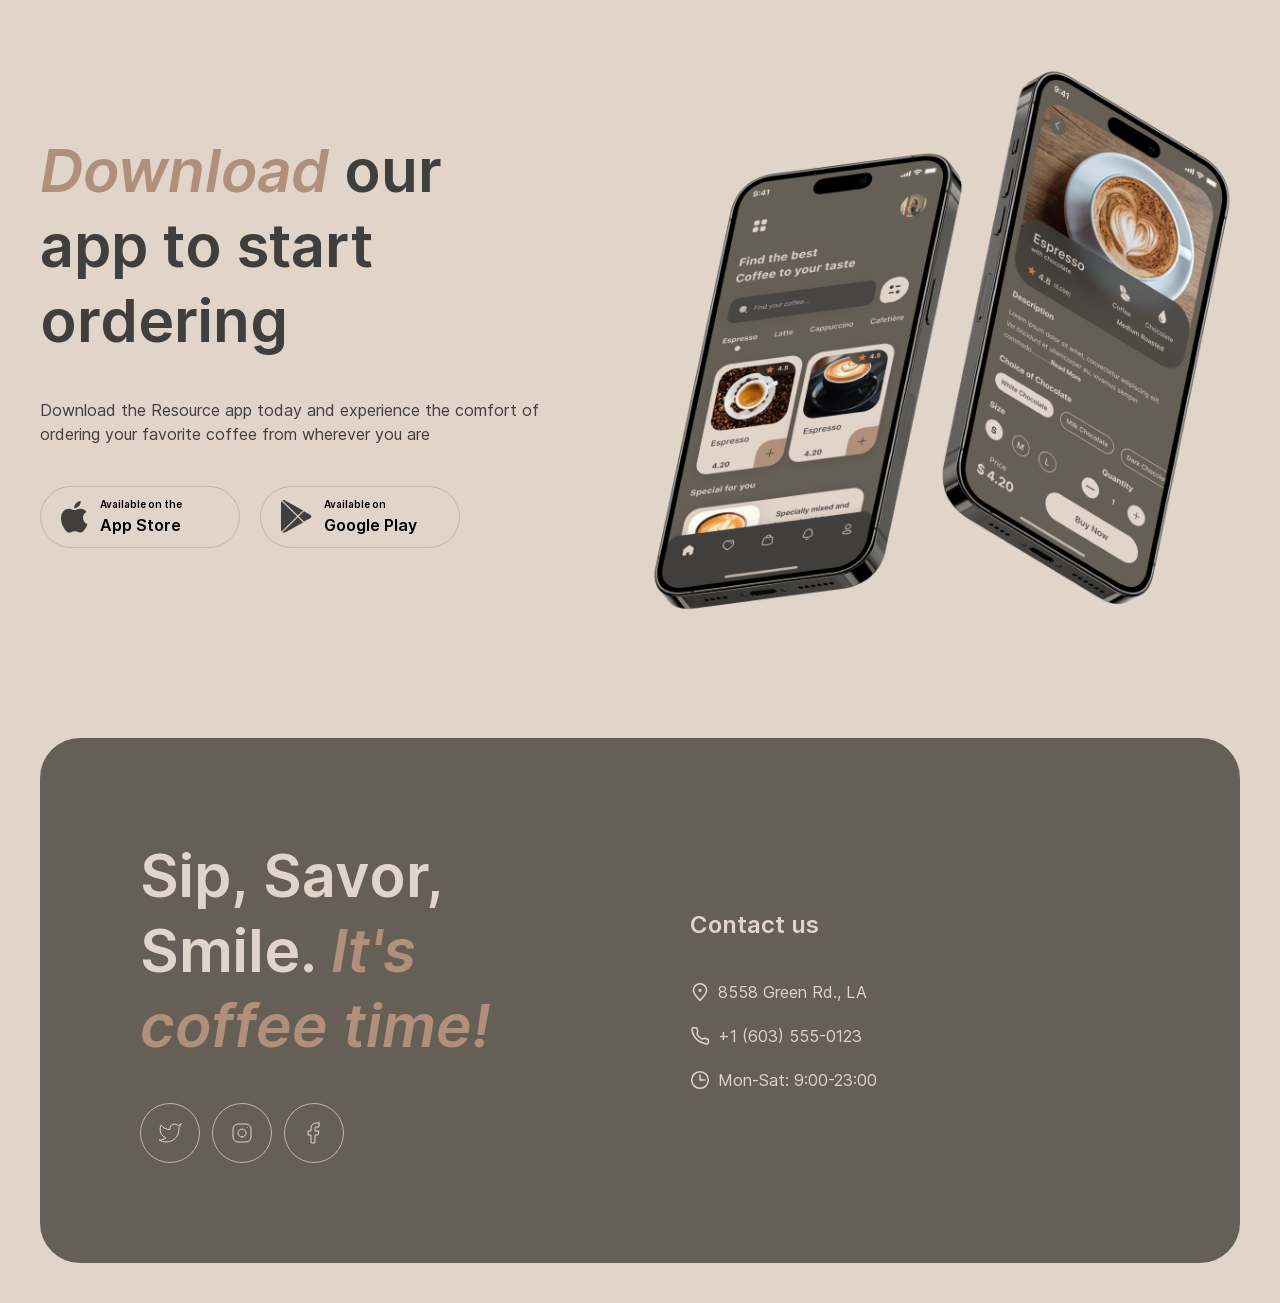
==== commit 70b6243e: "fix: improve footer links and icon accessibility" ====
--- a/index.html
+++ b/index.html
@@ -5,9 +5,11 @@
     <meta name="viewport" content="width=device-width, initial-scale=1.0" />
     <title>Coffee Shop</title>
 
+    <link rel="icon" href="./assets/images/favicon.svg" type="image/svg+xml" />
     <link rel="stylesheet" href="css/reset.css" />
     <link rel="stylesheet" href="css/variables.css" />
     <link rel="stylesheet" href="css/style.css" />
+    <script src="js/index.js"></script>
   </head>
   <body>
     <div class="wrapper">
@@ -35,24 +37,29 @@
           <div class="theme-switch">
             <input class="theme-switch__input" type="radio" name="theme" id="theme-light" value="light" checked />
             <label class="theme-switch__label" for="theme-light">
-              <svg class="theme-switch__icon theme-switch__icon--sun">
+              <svg class="theme-switch__icon theme-switch__icon--sun" aria-hidden="true">
                 <use href="./assets/icons/sprites.svg#sun-icon"></use>
               </svg>
             </label>
 
             <input class="theme-switch__input" type="radio" name="theme" id="theme-dark" value="dark" />
             <label class="theme-switch__label" for="theme-dark">
-              <svg class="theme-switch__icon theme-switch__icon--moon">
+              <svg class="theme-switch__icon theme-switch__icon--moon" aria-hidden="true">
                 <use href="./assets/icons/sprites.svg#moon-icon"></use>
               </svg>
             </label>
           </div>
           <a href="menu.html" class="header__menu-link">
             <span>Menu</span>
-            <svg class="header__menu-icon">
+            <svg class="header__menu-icon" aria-hidden="true">
               <use href="./assets/icons/sprites.svg#cup-icon"></use>
             </svg>
           </a>
+          <button class="button header__burger" type="button">
+            <svg class="header__burger-icon" aria-hidden="true">
+              <use href="./assets/icons/sprites.svg#burger-icon"></use>
+            </svg>
+          </button>
         </div>
       </header>
       <main class="main">
@@ -66,7 +73,7 @@
             </p>
             <a href="menu.html" class="button hero__button">
               <span>Menu</span>
-              <svg class="hero__button-icon">
+              <svg class="hero__button-icon" aria-hidden="true">
                 <use href="./assets/icons/sprites.svg#cup-icon"></use>
               </svg>
             </a>
@@ -75,8 +82,8 @@
         <section class="slider" id="favorite">
           <h2 class="slider__title title section-title">Choose your <span class="accent">favorite</span> coffee</h2>
           <div class="slider__container">
-            <button class="button slider__arrow slider__arrow--prev" type="button" aria-label="Previous slide">
-              <svg class="slider__arrow-icon">
+            <button class="button slider__arrow slider__arrow--prev" type="button">
+              <svg class="slider__arrow-icon" aria-hidden="true">
                 <use href="./assets/icons/sprites.svg#prev-button-icon"></use>
               </svg>
             </button>
@@ -91,20 +98,16 @@
                 <h3 class="slider__about-title slider__about-price title">$5.50</h3>
               </div>
             </div>
-            <button class="button slider__arrow slider__arrow--next" type="button" aria-label="Next slide">
-              <svg class="slider__arrow-icon">
+            <button class="button slider__arrow slider__arrow--next" type="button">
+              <svg class="slider__arrow-icon" aria-hidden="true">
                 <use href="./assets/icons/sprites.svg#next-button-icon"></use>
               </svg>
             </button>
           </div>
           <div class="slider__pagination">
-            <button
-              class="button slider__indicator slider__indicator--active"
-              type="button"
-              aria-label="Slide 1"
-            ></button>
-            <button class="button slider__indicator" type="button" aria-label="Slide 2"></button>
-            <button class="button slider__indicator" type="button" aria-label="Slide 3"></button>
+            <button class="button slider__indicator slider__indicator--active" type="button"></button>
+            <button class="button slider__indicator" type="button"></button>
+            <button class="button slider__indicator" type="button"></button>
           </div>
         </section>
         <section class="about" id="about">
@@ -146,7 +149,7 @@
             </p>
             <div class="mobile-app__downloads">
               <button class="button mobile-app__download mobile-app__download--apple" type="button">
-                <svg class="mobile-app__icon mobile-app__icon--apple">
+                <svg class="mobile-app__icon mobile-app__icon--apple" aria-hidden="true">
                   <use href="./assets/icons/sprites.svg#apple-icon"></use>
                 </svg>
                 <span class="mobile-app__label">
@@ -155,7 +158,7 @@
                 </span>
               </button>
               <button class="button mobile-app__download mobile-app__download--google" type="button">
-                <svg class="mobile-app__icon mobile-app__icon--google">
+                <svg class="mobile-app__icon mobile-app__icon--google" aria-hidden="true">
                   <use href="./assets/icons/sprites.svg#google-play-icon"></use>
                 </svg>
                 <span class="mobile-app__label">
@@ -175,21 +178,36 @@
               Sip, Savor, Smile. <span class="accent">It's coffee time!</span>
             </h2>
             <div class="footer__socials">
-              <button class="button footer__social" type="button" aria-label="Twitter">
-                <svg class="footer__social-icon">
+              <a
+                class="button footer__social"
+                href="https://twitter.com/"
+                target="_blank"
+                rel="noopener noreferrer"
+              >
+                <svg class="footer__social-icon" aria-hidden="true">
                   <use href="./assets/icons/sprites.svg#twitter-icon"></use>
                 </svg>
-              </button>
-              <button class="button footer__social" type="button" aria-label="Instagram">
-                <svg class="footer__social-icon">
+              </a>
+              <a
+                class="button footer__social"
+                href="https://www.instagram.com/"
+                target="_blank"
+                rel="noopener noreferrer"
+              >
+                <svg class="footer__social-icon" aria-hidden="true">
                   <use href="./assets/icons/sprites.svg#instagram-icon"></use>
                 </svg>
-              </button>
-              <button class="button footer__social" type="button" aria-label="Facebook">
-                <svg class="footer__social-icon">
+              </a>
+              <a
+                class="button footer__social"
+                href="https://www.facebook.com/"
+                target="_blank"
+                rel="noopener noreferrer"
+              >
+                <svg class="footer__social-icon" aria-hidden="true">
                   <use href="./assets/icons/sprites.svg#facebook-icon"></use>
                 </svg>
-              </button>
+              </a>
             </div>
           </div>
           <div class="footer__contacts">
@@ -197,7 +215,7 @@
             <ul class="footer__list">
               <li class="footer__item">
                 <a class="footer__link" href="#">
-                  <svg class="footer__icon footer__icon--map">
+                  <svg class="footer__icon footer__icon--map" aria-hidden="true">
                     <use href="./assets/icons/sprites.svg#map-icon"></use>
                   </svg>
                   <span>8558 Green Rd., LA</span>
@@ -205,14 +223,14 @@
               </li>
               <li class="footer__item">
                 <a class="footer__link" href="tel:+16035550123">
-                  <svg class="footer__icon footer__icon--phone">
+                  <svg class="footer__icon footer__icon--phone" aria-hidden="true">
                     <use href="./assets/icons/sprites.svg#phone-icon"></use>
                   </svg>
                   <span>+1 (603) 555-0123</span>
                 </a>
               </li>
               <li class="footer__item">
-                <svg class="footer__icon footer__icon--clock">
+                <svg class="footer__icon footer__icon--clock" aria-hidden="true">
                   <use href="./assets/icons/sprites.svg#clock-icon"></use>
                 </svg>
                 <span>Mon-Sat: 9:00-23:00</span>
--- a/css/style.css
+++ b/css/style.css
@@ -204,6 +204,22 @@
   stroke: var(--text-primary);
 }
 
+.header__burger {
+  display: none;
+  width: 44px;
+  height: 44px;
+  padding: 0;
+  border: 1px solid var(--border-primary);
+  background-color: transparent;
+}
+
+.header__burger-icon {
+  width: 20px;
+  height: 20px;
+  fill: none;
+  stroke: var(--text-primary);
+}
+
 .main {
   padding: 0 40px;
   display: flex;
@@ -220,7 +236,7 @@
 }
 
 .hero__content {
-  inline-size: 530px;
+  max-inline-size: 530px;
   display: flex;
   flex-direction: column;
   gap: 40px;
@@ -463,6 +479,7 @@
 .mobile-app__image {
   inline-size: 100%;
   max-inline-size: 630px;
+  min-inline-size: 0;
   block-size: 100%;
 }
 
@@ -670,3 +687,125 @@
   line-height: 125%;
   font-weight: 600;
 }
+
+@media (max-width: 768px) {
+  .header {
+    justify-content: space-between;
+  }
+
+  .menu {
+    display: none;
+  }
+
+  .header__menu-link {
+    display: none;
+  }
+
+  .header__burger {
+    display: flex;
+  }
+
+  .hero__content {
+    margin: 100px 60px;
+    inline-size: auto;
+    max-inline-size: 530px;
+  }
+
+  .about__images {
+    display: flex;
+    flex-direction: column;
+    gap: 40px;
+  }
+
+  .about__image {
+    block-size: 590px;
+  }
+
+  .about__image--2,
+  .about__image--3 {
+    display: none;
+  }
+
+  .mobile-app {
+    flex-direction: column;
+    gap: 100px;
+  }
+
+  .mobile-app__content {
+    inline-size: 100%;
+  }
+
+  .footer__container {
+    display: flex;
+    flex-direction: column;
+    gap: 100px;
+    padding: 100px 60px;
+    align-items: stretch;
+  }
+
+  .catalogue__cards {
+    grid-template-columns: repeat(2, 1fr);
+  }
+}
+
+@media (max-width: 380px) {
+  .header {
+    padding: 20px 16px;
+  }
+
+  .main {
+    padding: 0 16px;
+  }
+
+  .hero__content {
+    margin: 60px 16px;
+    max-inline-size: none;
+  }
+
+  .hero__title {
+    font-size: 42px;
+    line-height: 115%;
+  }
+
+  .section-title {
+    font-size: 32px;
+  }
+
+  .slider__arrow {
+    display: none;
+  }
+
+  .slider__content {
+    inline-size: 100%;
+  }
+
+  .mobile-app {
+    gap: 40px;
+  }
+
+  .mobile-app__downloads {
+    flex-direction: column;
+    gap: 20px;
+  }
+
+  .mobile-app__image {
+    max-inline-size: none;
+  }
+
+  .footer {
+    padding: 100px 16px 40px;
+  }
+
+  .footer__container {
+    padding: 60px 16px;
+    gap: 40px;
+  }
+
+  .catalogue__filters {
+    gap: 8px;
+  }
+
+  .catalogue__cards {
+    grid-template-columns: 1fr;
+  }
+}
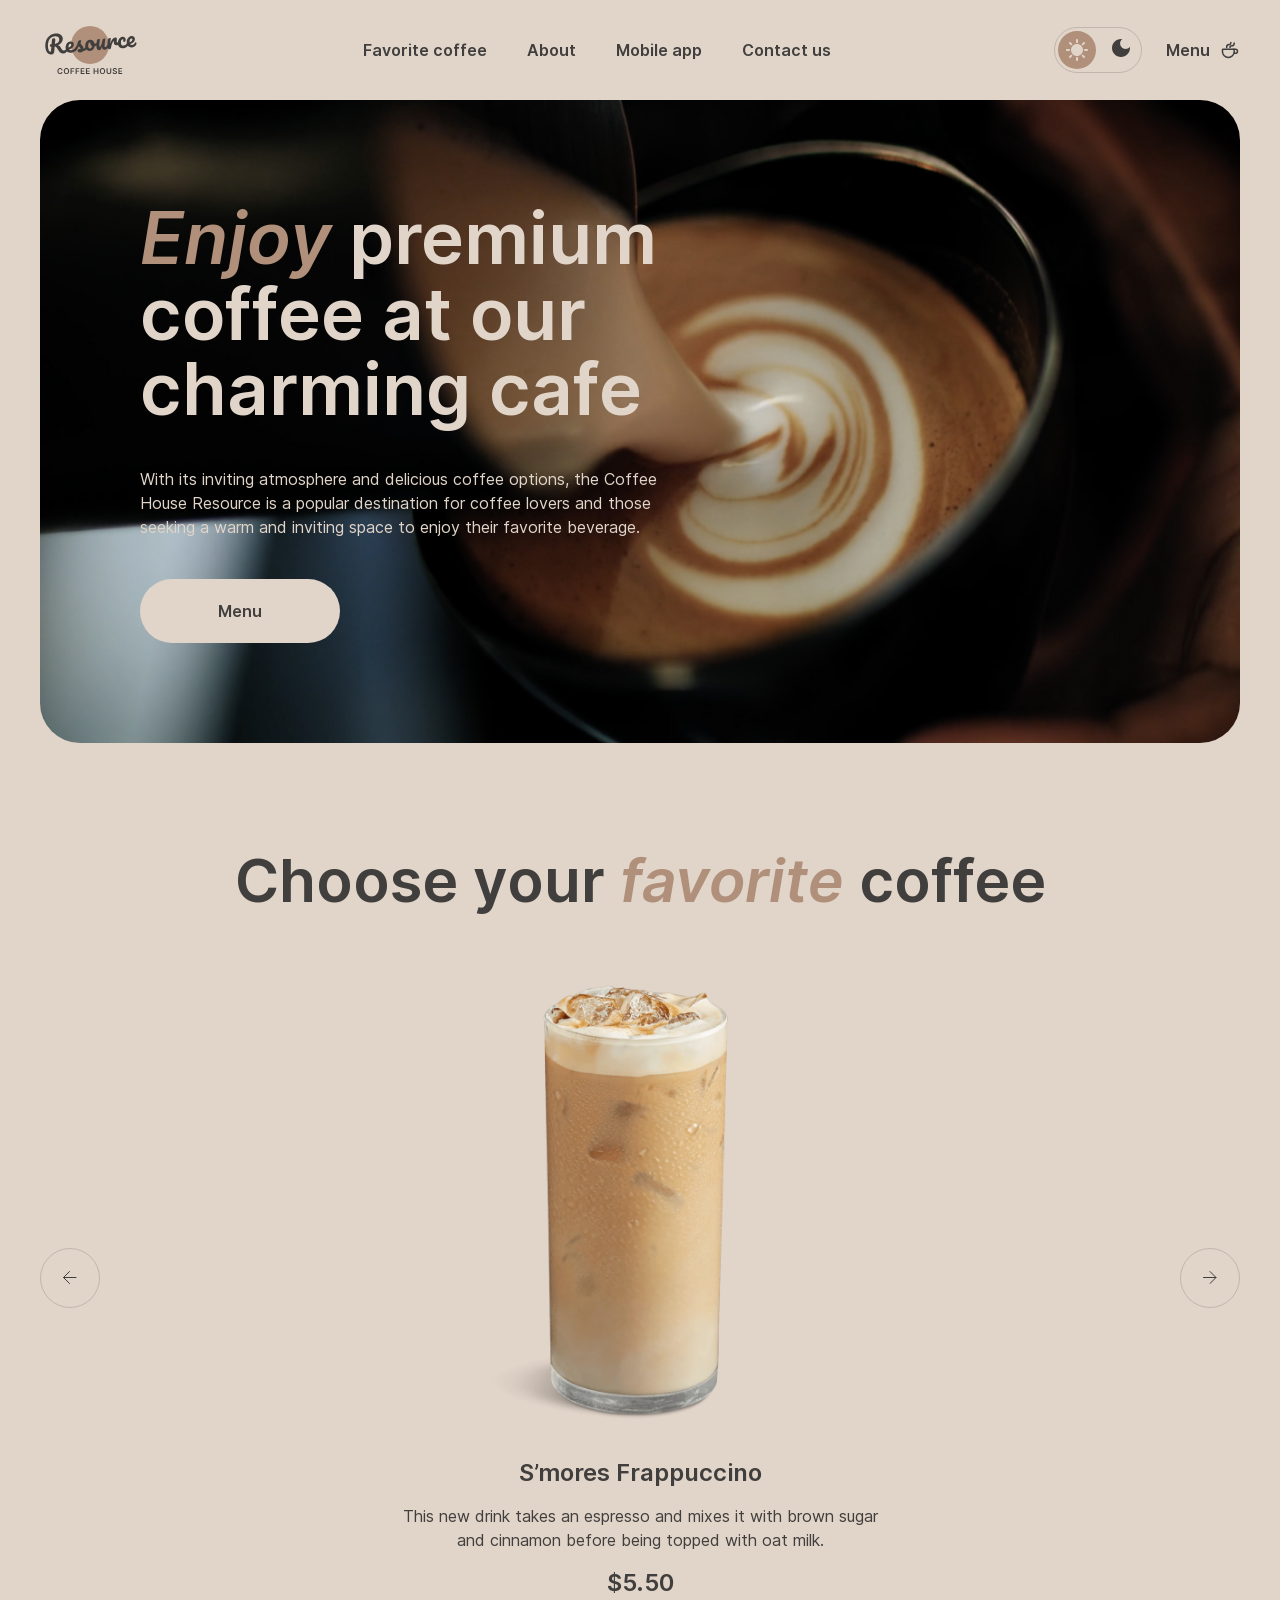
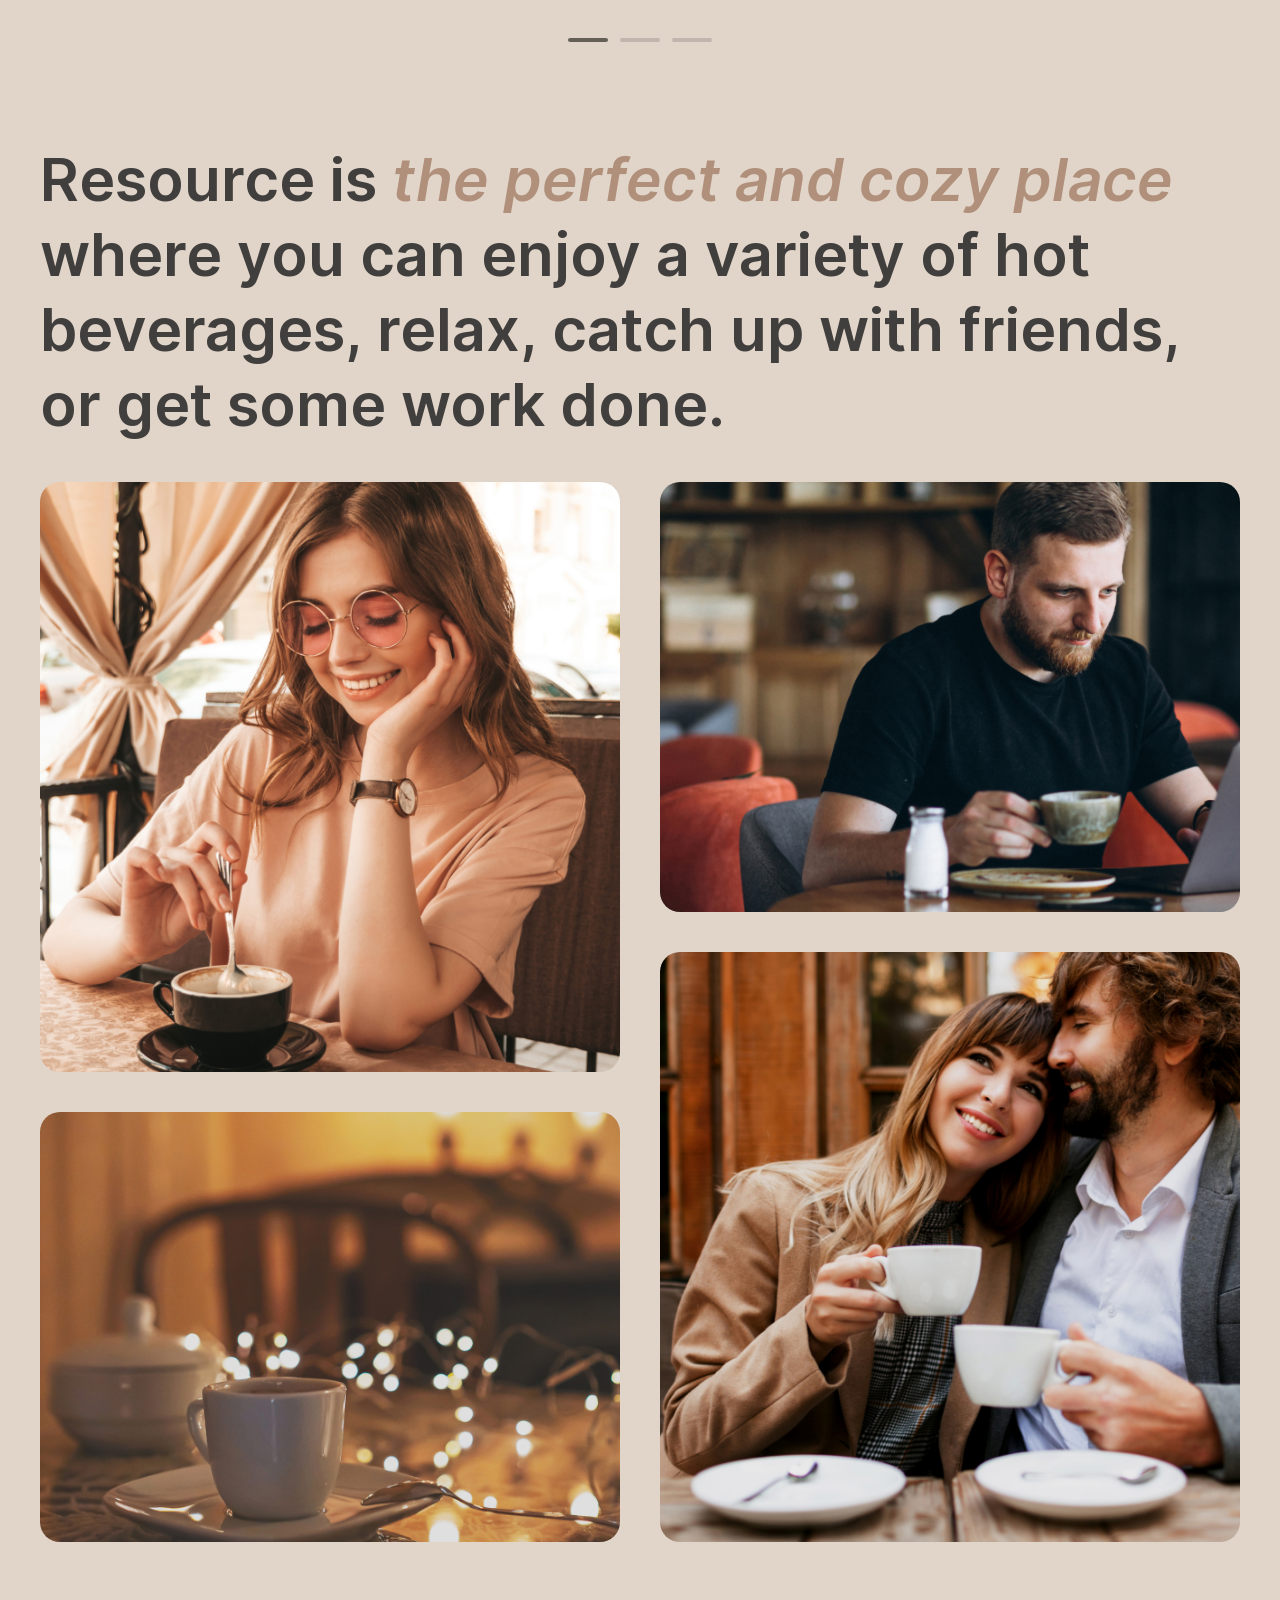
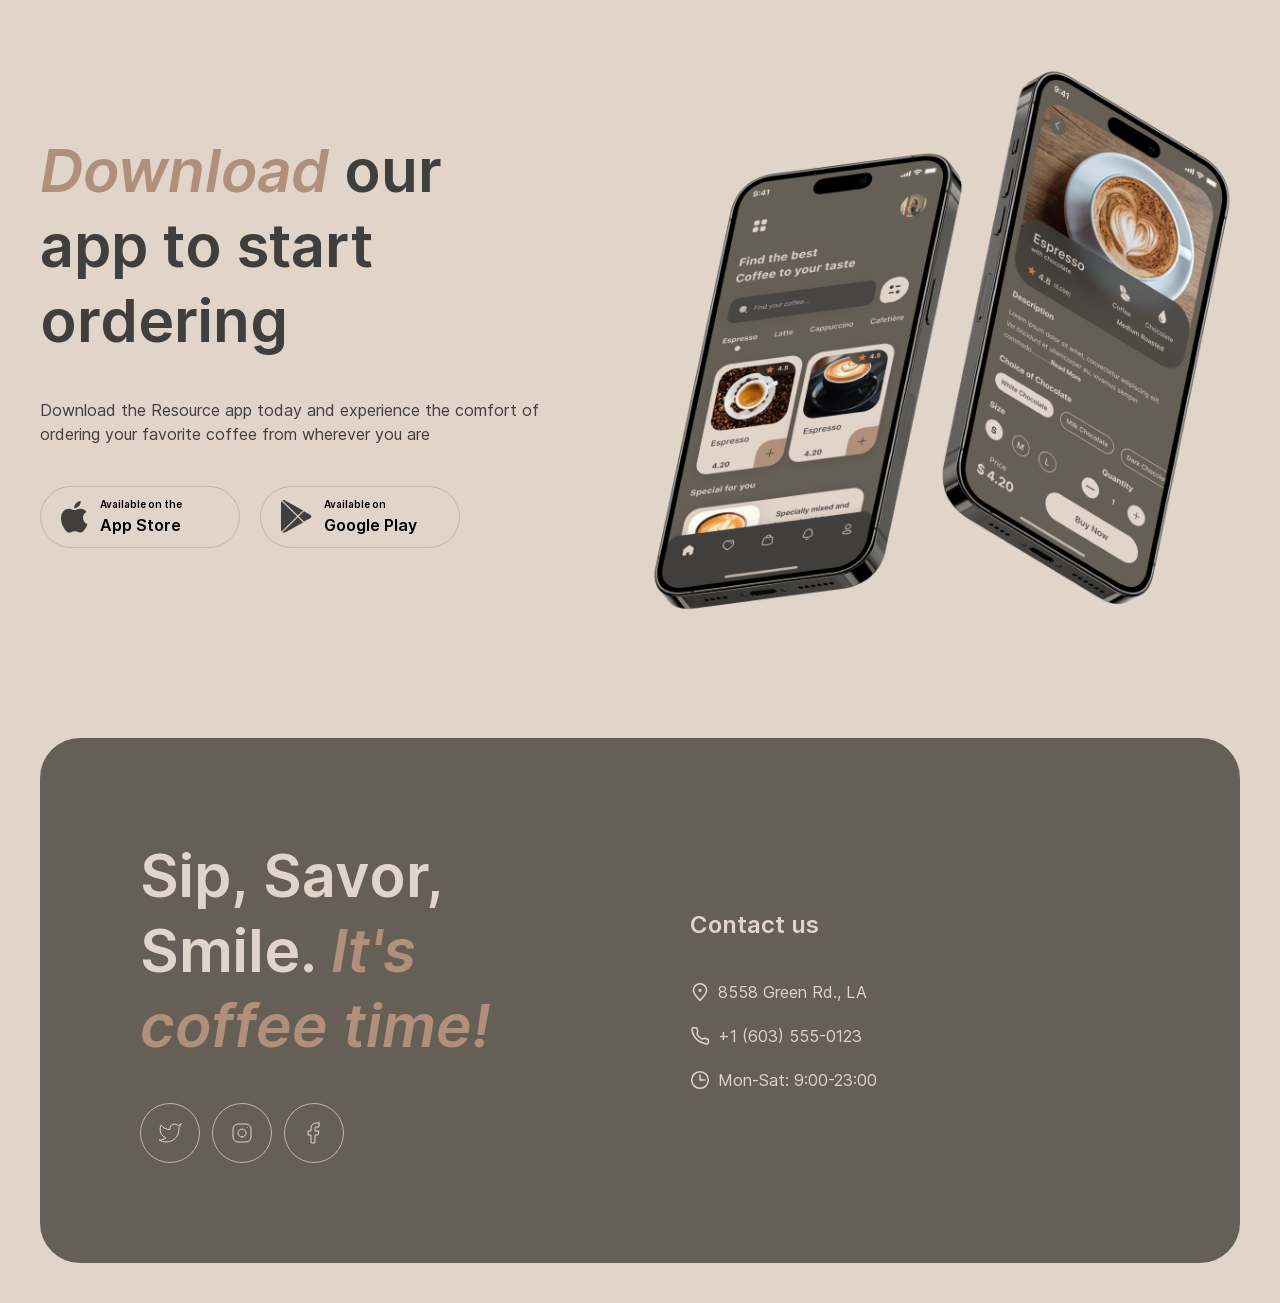
==== commit 39fb6828: "feat: add map link to footer address" ====
--- a/index.html
+++ b/index.html
@@ -178,12 +178,7 @@
               Sip, Savor, Smile. <span class="accent">It's coffee time!</span>
             </h2>
             <div class="footer__socials">
-              <a
-                class="button footer__social"
-                href="https://twitter.com/"
-                target="_blank"
-                rel="noopener noreferrer"
-              >
+              <a class="button footer__social" href="https://twitter.com/" target="_blank" rel="noopener noreferrer">
                 <svg class="footer__social-icon" aria-hidden="true">
                   <use href="./assets/icons/sprites.svg#twitter-icon"></use>
                 </svg>
@@ -214,7 +209,12 @@
             <h3 class="footer__contacts-title title">Contact us</h3>
             <ul class="footer__list">
               <li class="footer__item">
-                <a class="footer__link" href="#">
+                <a
+                  class="footer__link"
+                  href="https://www.google.com/maps/search/?api=1&query=8558+Green+Rd.%2C+LA"
+                  target="_blank"
+                  rel="noreferrer"
+                >
                   <svg class="footer__icon footer__icon--map" aria-hidden="true">
                     <use href="./assets/icons/sprites.svg#map-icon"></use>
                   </svg>
--- a/css/style.css
+++ b/css/style.css
@@ -57,7 +57,7 @@
   font-weight: 400;
   line-height: 150%;
   color: var(--text-primary);
-  background-color: #fff;
+  background-color: var(--bg-page);
 }
 
 .wrapper {
@@ -66,7 +66,6 @@
   max-inline-size: 1440px;
   min-block-size: 100dvh;
   margin: 0 auto;
-  background-color: var(--bg-page);
 }
 
 .button {
@@ -338,7 +337,9 @@
   block-size: 60px;
   border: 1px solid var(--border-primary);
   padding: 0;
-  transition: background-color 0.3s ease, border-color 0.3s ease;
+  transition:
+    background-color 0.3s ease,
+    border-color 0.3s ease;
 }
 
 .slider__arrow:hover {
@@ -394,6 +395,12 @@
   object-fit: cover;
   border-radius: 20px;
   object-position: center;
+  object-view-box: inset(5%);
+  transition: object-view-box 0.3s ease-in-out;
+}
+
+.about__image:hover {
+  object-view-box: inset(0%);
 }
 
 .about__image--1 {
@@ -436,7 +443,10 @@
   inline-size: 200px;
   justify-content: flex-start;
   gap: 12px;
-  transition: background-color 0.3s ease, border-color 0.3s ease, color 0.3s ease;
+  transition:
+    background-color 0.3s ease,
+    border-color 0.3s ease,
+    color 0.3s ease;
 }
 
 .mobile-app__download:hover {
@@ -516,7 +526,9 @@
   padding: 0;
   background-color: var(--bg-container);
   border: 1px solid var(--border-primary);
-  transition: background-color 0.3s ease, border-color 0.3s ease;
+  transition:
+    background-color 0.3s ease,
+    border-color 0.3s ease;
 }
 
 .footer__social:hover {
@@ -611,7 +623,10 @@
   color: var(--text-primary);
   font-size: 16px;
   line-height: 150%;
-  transition: background-color 0.3s ease, border-color 0.3s ease, color 0.3s ease;
+  transition:
+    background-color 0.3s ease,
+    border-color 0.3s ease,
+    color 0.3s ease;
 }
 
 .catalogue__filter:hover,
@@ -688,6 +703,22 @@
   font-weight: 600;
 }
 
+.catalogue__more {
+  display: none;
+  inline-size: 60px;
+  block-size: 60px;
+  padding: 0;
+  border: 1px solid var(--border-inverse);
+  background-color: transparent;
+}
+
+.catalogue__more-icon {
+  inline-size: 24px;
+  block-size: 24px;
+  fill: none;
+  stroke: var(--text-primary);
+}
+
 @media (max-width: 768px) {
   .header {
     justify-content: space-between;
@@ -746,6 +777,18 @@
   .catalogue__cards {
     grid-template-columns: repeat(2, 1fr);
   }
+
+  .catalogue__more {
+    display: flex;
+  }
+
+  .catalogue__cards:not(.catalogue__cards--expanded) .catalogue__card:nth-child(n + 5) {
+    display: none;
+  }
+
+  .catalogue__cards--expanded ~ .catalogue__more {
+    display: none;
+  }
 }
 
 @media (max-width: 380px) {
